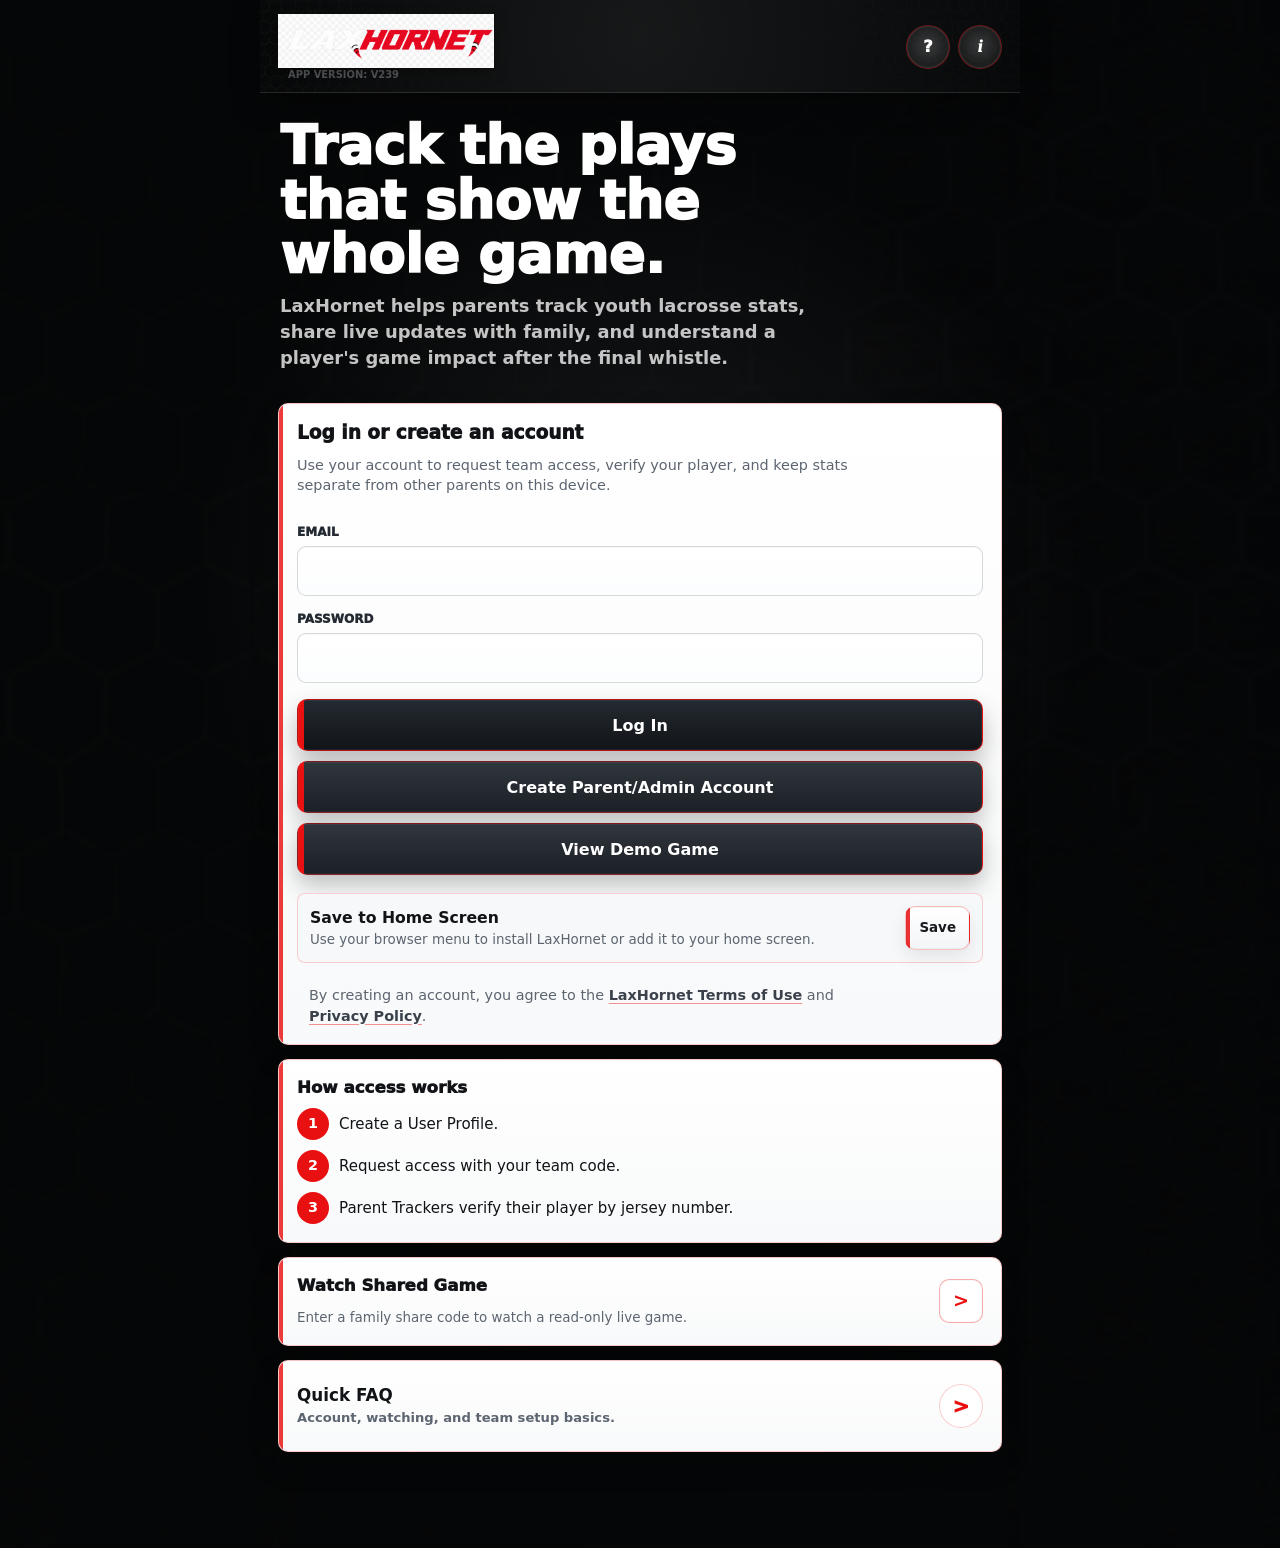
==== app.html @ 8a0bfec2 "Bump app version to v239" ====
<!doctype html>
<html lang="en">
  <head>
    <meta charset="utf-8" />
    <meta name="viewport" content="width=device-width, initial-scale=1, viewport-fit=cover" />
    <meta name="theme-color" content="#0b0c0e" />
    <meta name="description" content="LaxHornet youth lacrosse stat tracker" />
    <title>LaxHornet App</title>
    <link rel="manifest" href="manifest.json?v=238" />
    <link rel="icon" href="assets/LHicon.png?v=1" type="image/png" />
    <link rel="apple-touch-icon" href="assets/LHicon.png?v=1" />
    <link rel="stylesheet" href="styles.css?v=238" />
  </head>
  <body>
    <noscript>
      <section class="noscript-fallback">
        <img src="assets/LHbanner.png?v=3" alt="LaxHornet" />
        <div class="card pad">
          <h1>LaxHornet needs JavaScript to run.</h1>
          <p>
            Game tracking, offline saves, account saves, and Live Share require JavaScript.
            Please enable JavaScript or open LaxHornet in Safari, Chrome, or another modern browser.
          </p>
          <div class="account-actions">
            <a class="btn brand positive" href="/">Back to LaxHornet Home</a>
            <a class="btn brand neutral" href="privacy.html">Privacy Policy</a>
            <a class="btn brand neutral" href="terms.html">Terms of Use</a>
          </div>
        </div>
      </section>
    </noscript>
    <div id="app" class="app-shell lh-app-shell"></div>
    <script src="assets/supabase.min.js?v=238" defer></script>
    <script src="app.js?v=239" defer></script>
  </body>
</html>
---- styles.css ----
:root {
  --lh-black: #050607;
  --lh-carbon-950: #090a0b;
  --lh-carbon-900: #0f1012;
  --lh-carbon-850: #131518;
  --lh-carbon-800: #17191c;
  --lh-carbon-700: #22262b;
  --lh-carbon-600: #30363d;
  --lh-surface: #f7f8f9;
  --lh-surface-soft: #eef0f2;
  --lh-surface-dark: #14161a;
  --lh-surface-raised: #ffffff;
  --lh-text-light: #f8f9fa;
  --lh-text-dark: #111317;
  --lh-muted-light: #b8bec5;
  --lh-muted-dark: #5c6570;
  --lh-red: #e81010;
  --lh-red-deep: #9f1115;
  --lh-red-soft: rgba(232, 16, 16, 0.12);
  --lh-line-light: rgba(17, 19, 23, 0.12);
  --lh-line-dark: rgba(255, 255, 255, 0.12);
  --lh-radius-sm: 6px;
  --lh-radius-md: 8px;
  --lh-radius-lg: 12px;
  --lh-radius-xl: 16px;
  --lh-space-1: 4px;
  --lh-space-2: 8px;
  --lh-space-3: 12px;
  --lh-space-4: 16px;
  --lh-space-5: 20px;
  --lh-space-6: 24px;
  --lh-space-8: 32px;
  --lh-tap-min: 48px;
  --lh-tap-game: 64px;
  --lh-shadow-card: 0 16px 36px rgba(0, 0, 0, 0.28);
  --lh-shadow-soft: 0 8px 24px rgba(0, 0, 0, 0.16);
  --lh-shadow-crisp: 0 14px 28px rgba(0, 0, 0, 0.2);
  --lh-card-border: rgba(17, 19, 23, 0.1);
  --lh-card-border-red: rgba(232, 16, 16, 0.22);
  --lh-panel-gradient: linear-gradient(180deg, #ffffff 0%, #f8f9fa 100%);
  --lh-accent-surface: #f2f3f5;
  --lh-accent-surface-strong: #e8ebef;
  --lh-honeycomb-surface:
    radial-gradient(circle at 50% 38%, rgba(255, 255, 255, 0.07), transparent 28rem),
    linear-gradient(90deg, rgba(5, 6, 7, 0.78), rgba(5, 6, 7, 0.9)),
    url("assets/honeycombblack.png?v=1") center / cover no-repeat,
    var(--lh-black);
  --lh-honeycomb-card:
    linear-gradient(90deg, rgba(8, 10, 12, 0.84), rgba(8, 10, 12, 0.92)),
    url("assets/honeycombblack.png?v=1") center / cover no-repeat,
    linear-gradient(180deg, var(--lh-carbon-800), var(--lh-carbon-900));
  --lh-edge-accent: linear-gradient(90deg, var(--hornet-red) 0 5px, transparent 5px);
  --lh-edge-accent-thin: linear-gradient(90deg, rgba(232, 16, 16, 0.86) 0 4px, transparent 4px);
  --lh-command-gradient:
    var(--lh-honeycomb-card);
  --lh-red-glow: 0 12px 28px rgba(0, 0, 0, 0.16);
  --lh-font: -apple-system, BlinkMacSystemFont, "Segoe UI", sans-serif;

  --navy-950: var(--lh-carbon-950);
  --navy-900: var(--lh-carbon-900);
  --navy-800: var(--lh-carbon-800);
  --navy-700: var(--lh-carbon-700);
  --surface: var(--lh-surface-raised);
  --surface-soft: var(--lh-surface-soft);
  --line: #d8dadd;
  --text: var(--lh-text-dark);
  --muted: var(--lh-muted-dark);
  --positive: #0d6c3b;
  --positive-dark: #073f23;
  --neutral: var(--lh-carbon-600);
  --neutral-dark: var(--lh-carbon-700);
  --negative: #a84624;
  --negative-dark: #6e2b18;
  --stat-base: #1b1e22;
  --stat-base-dark: #101214;
  --offense: #0b6f3d;
  --offense-dark: #063c23;
  --effort: #7a1a1d;
  --effort-dark: #3d1012;
  --defense: #1f5f62;
  --defense-dark: #12383a;
  --clear: #314b5f;
  --clear-dark: #1a2a36;
  --goalie-save: #2e6268;
  --goalie-save-dark: #1a3a3e;
  --goalie-allowed: #554963;
  --goalie-allowed-dark: #312938;
  --faceoff-win: #52493d;
  --faceoff-win-dark: #302a23;
  --faceoff-loss: #4f3c36;
  --faceoff-loss-dark: #2c211e;
  --danger: #c72a2e;
  --warning: #c7681d;
  --hornet-red: var(--lh-red);
  --hornet-red-soft: var(--lh-accent-surface);
  --hornet-yellow: var(--hornet-red);
  --hornet-yellow-soft: var(--hornet-red-soft);
  --brand-red: var(--lh-red);
  --brand-dark-button:
    linear-gradient(90deg, var(--hornet-red) 0 6px, transparent 6px),
    linear-gradient(180deg, #252a31, #121519);
  --brand-light-button:
    linear-gradient(90deg, var(--hornet-red) 0 6px, transparent 6px),
    #ffffff;
  --shadow: var(--lh-shadow-card);
  --shadow-soft: var(--lh-shadow-soft);
  --radius: var(--lh-radius-md);
  --safe-bottom: env(safe-area-inset-bottom, 0px);
  color-scheme: light;
}

* {
  box-sizing: border-box;
}

html {
  min-height: 100%;
  background: var(--lh-black);
}

body {
  min-height: 100%;
  margin: 0;
  background: var(--lh-honeycomb-surface);
  color: var(--surface);
  font-family:
    Inter, ui-sans-serif, system-ui, var(--lh-font),
    sans-serif;
  letter-spacing: 0;
}

button,
input,
select,
textarea {
  font: inherit;
}

button {
  border: 0;
  cursor: pointer;
  -webkit-tap-highlight-color: transparent;
}

button:disabled {
  cursor: not-allowed;
  opacity: 0.55;
}

button:focus-visible,
.btn:focus-visible,
.mini-btn:focus-visible,
.more-action:focus-visible,
.player-chip:focus-visible,
.team-chip:focus-visible,
.nav-tab:focus-visible,
.period-tab:focus-visible,
.quarter-tab:focus-visible,
.icon-btn:focus-visible {
  outline: 3px solid rgba(232, 16, 16, 0.42);
  outline-offset: 3px;
}

.app-shell {
  width: 100%;
  max-width: 760px;
  min-height: 100dvh;
  margin: 0 auto;
  padding: 18px 14px calc(112px + var(--safe-bottom));
}

.lh-app-shell,
.app-shell {
  isolation: isolate;
}

.topbar {
  position: sticky;
  top: 0;
  z-index: 20;
  margin: -18px -14px 14px;
  padding: calc(14px + env(safe-area-inset-top, 0px)) 14px 12px;
  background: var(--lh-honeycomb-surface);
  border-bottom: 1px solid var(--lh-line-dark);
  backdrop-filter: blur(14px);
  box-shadow: 0 10px 28px rgba(0, 0, 0, 0.28);
}

.brand-row {
  position: relative;
  display: flex;
  align-items: center;
  justify-content: space-between;
  gap: 12px;
  min-height: 44px;
}

.brand {
  display: flex;
  align-items: center;
  gap: 10px;
  min-height: 44px;
  min-width: 0;
  padding: 0;
  border: 0;
  color: inherit;
  background: transparent;
  text-align: left;
}

.brand-logo-wrap {
  display: grid;
  gap: 2px;
  min-width: 0;
  text-align: left;
}

.brand-logo {
  display: block;
  width: min(62vw, 292px);
  height: auto;
  max-height: 54px;
  margin: 0;
  object-fit: contain;
  object-position: left center;
  filter: drop-shadow(0 5px 8px rgba(0, 0, 0, 0.24));
}

.app-version-chip {
  display: block;
  margin-left: clamp(5px, 1.8vw, 10px);
  color: rgba(184, 190, 197, 0.42);
  font-size: 0.62rem;
  font-weight: 800;
  line-height: 1;
  text-transform: uppercase;
}

.sr-only {
  position: absolute;
  width: 1px;
  height: 1px;
  padding: 0;
  margin: -1px;
  overflow: hidden;
  clip: rect(0, 0, 0, 0);
  white-space: nowrap;
  border: 0;
}

.brand-title {
  margin: 0;
  font-size: 1.2rem;
  font-weight: 850;
  line-height: 1.05;
}

.status-chip {
  flex: 0 0 auto;
  min-height: 44px;
  padding: 10px 12px;
  border: 1px solid rgba(255, 255, 255, 0.18);
  border-radius: 999px;
  color: #f1f2f4;
  background: rgba(255, 255, 255, 0.08);
  font-size: 0.8rem;
  font-weight: 800;
}

.topbar-actions {
  display: inline-flex;
  flex: 0 0 auto;
  align-items: center;
  gap: 8px;
}

.help-chip {
  display: inline-grid;
  width: 44px;
  height: 44px;
  place-items: center;
  border: 1px solid rgba(232, 16, 16, 0.38);
  border-radius: 999px;
  color: #ffffff;
  background:
    radial-gradient(circle at 50% 46%, rgba(255, 255, 255, 0.12), transparent 62%),
    rgba(255, 255, 255, 0.08);
  font-size: 1.02rem;
  font-weight: 950;
  line-height: 1;
  box-shadow: inset 0 0 0 1px rgba(255, 255, 255, 0.08);
}

.tutorial-chip {
  font-family: Georgia, "Times New Roman", serif;
  font-style: italic;
}

.screen-title {
  margin: var(--lh-space-5) 0 var(--lh-space-3);
}

.screen-title h2 {
  margin: 0;
  color: #ffffff;
  font-size: 1.65rem;
  line-height: 1.08;
}

.home-title h2 {
  font-size: 1.42rem;
}

.welcome-hero {
  display: grid;
  gap: 18px;
  margin: 18px 0 14px;
  padding: 18px 2px 6px;
}

.welcome-copy {
  display: grid;
  gap: 10px;
}

.welcome-copy h2 {
  max-width: 10ch;
  margin: 0;
  color: #ffffff;
  font-size: 2.45rem;
  line-height: 0.98;
}

.welcome-copy p {
  max-width: 34rem;
  margin: 0;
  color: #d7d9dd;
  font-size: 1rem;
  line-height: 1.48;
}

.welcome-stack {
  gap: 12px;
}

.welcome-info-card,
.faq-card {
  border-color: rgba(232, 16, 16, 0.24);
}

.welcome-step-list {
  display: grid;
  gap: 10px;
}

.welcome-step-list.compact-steps {
  margin: 1rem 0;
}

.welcome-step-list div {
  display: grid;
  grid-template-columns: 32px 1fr;
  align-items: center;
  gap: 10px;
  color: var(--text);
  font-size: 0.94rem;
  line-height: 1.35;
}

.welcome-step-list strong {
  display: inline-grid;
  width: 32px;
  height: 32px;
  place-items: center;
  border-radius: 999px;
  color: #ffffff;
  background: var(--hornet-red);
  font-size: 0.9rem;
}

.faq-card {
  display: grid;
  gap: 10px;
}

.faq-card details {
  padding: 10px 0;
  border-top: 1px solid var(--line);
}

.faq-card summary {
  cursor: pointer;
  color: var(--text);
  font-weight: 850;
}

.action-grid.compact {
  grid-template-columns: 1fr 1fr;
  margin-top: 4px;
}

.screen-title p {
  margin: 8px 0 0;
  color: var(--lh-muted-light);
  font-size: 0.98rem;
  line-height: 1.45;
}

.lh-screen {
  display: grid;
  gap: var(--lh-space-4);
}

.lh-screen-header,
.lh-screen-title,
.screen-title {
  text-wrap: balance;
}

.lh-screen-title {
  margin: 0;
  color: var(--lh-text-light);
  font-size: 1.65rem;
  line-height: 1.08;
}

.lh-screen-subtitle {
  margin: var(--lh-space-2) 0 0;
  color: var(--lh-muted-light);
  font-size: 0.98rem;
  line-height: 1.45;
}

.lh-kicker {
  margin: 0 0 var(--lh-space-2);
  color: rgba(248, 249, 250, 0.72);
  font-size: 0.72rem;
  font-weight: 950;
  letter-spacing: 0.04em;
  text-transform: uppercase;
}

.lh-command-card,
.lh-content-card,
.lh-form-card,
.lh-section {
  border-radius: var(--lh-radius-md);
}

.lh-command-card {
  border: 1px solid rgba(232, 16, 16, 0.26);
  color: var(--lh-text-light);
  background: var(--lh-honeycomb-card);
  box-shadow: var(--lh-shadow-card);
}

.lh-content-card,
.lh-form-card {
  border: 1px solid var(--lh-line-light);
  color: var(--lh-text-dark);
  background: var(--lh-surface-raised);
  box-shadow: var(--lh-shadow-card);
}

.lh-form-card {
  background: linear-gradient(180deg, #ffffff, var(--lh-surface));
}

.lh-section-header,
.lh-section {
  display: grid;
  gap: var(--lh-space-2);
}

.lh-section-title {
  margin: 0;
  color: var(--lh-text-dark);
  font-size: 1.04rem;
  font-weight: 950;
  line-height: 1.2;
}

.lh-section-subtitle,
.lh-help-text {
  margin: 0;
  color: var(--lh-muted-dark);
  font-size: 0.82rem;
  line-height: 1.38;
}

.lh-stat-grid,
.lh-action-grid {
  display: grid;
  grid-template-columns: repeat(2, minmax(0, 1fr));
  gap: var(--lh-space-3);
}

.lh-stat-card,
.lh-action-tile,
.lh-status-row {
  border: 1px solid var(--lh-line-light);
  border-radius: var(--lh-radius-md);
  color: var(--lh-text-dark);
  background: var(--lh-surface);
}

.lh-stat-card {
  min-height: 86px;
  padding: var(--lh-space-3);
}

.lh-action-tile {
  min-height: 72px;
  padding: var(--lh-space-3);
  text-align: left;
}

.lh-status-row {
  min-height: 38px;
  padding: var(--lh-space-2) var(--lh-space-3);
}

.lh-chip {
  display: inline-flex;
  min-height: 26px;
  align-items: center;
  gap: var(--lh-space-1);
  padding: 4px 8px;
  border: 1px solid var(--lh-line-light);
  border-radius: 999px;
  color: var(--lh-muted-dark);
  background: var(--lh-surface-soft);
  font-size: 0.72rem;
  font-weight: 900;
  line-height: 1;
}

.lh-chip-success {
  border-color: rgba(13, 108, 59, 0.32);
  color: #0b5b34;
  background: #e7f5ee;
}

.lh-chip-warning {
  border-color: rgba(199, 104, 29, 0.34);
  color: #7d3f11;
  background: #fff0df;
}

.lh-chip-danger,
.lh-chip-live {
  border-color: rgba(232, 16, 16, 0.32);
  color: var(--lh-text-dark);
  background: var(--lh-accent-surface);
}

.lh-notice,
.lh-notice-privacy,
.lh-notice-warning,
.lh-notice-success {
  padding: var(--lh-space-3);
  border-radius: var(--lh-radius-md);
  color: var(--lh-text-dark);
  font-size: 0.86rem;
  font-weight: 800;
}

.lh-notice,
.lh-notice-privacy {
  border: 1px solid rgba(232, 16, 16, 0.22);
  background: var(--lh-panel-gradient);
}

.lh-notice-warning {
  border: 1px solid rgba(199, 104, 29, 0.34);
  background: #fff2e4;
}

.lh-notice-success {
  border: 1px solid rgba(13, 108, 59, 0.26);
  background: #ecf8f2;
}

.lh-btn {
  min-height: var(--lh-tap-min);
  border-radius: var(--lh-radius-md);
  font-weight: 900;
}

.lh-btn-primary {
  color: #ffffff;
  border: 1px solid rgba(232, 16, 16, 0.64);
  background: var(--brand-dark-button);
}

.lh-btn-secondary {
  color: var(--lh-text-dark);
  border: 1px solid rgba(232, 16, 16, 0.38);
  background: var(--brand-light-button);
}

.lh-btn-ghost {
  color: var(--lh-text-light);
  border: 1px solid var(--lh-line-dark);
  background: rgba(255, 255, 255, 0.08);
}

.lh-btn-danger {
  color: #ffffff;
  border: 1px solid rgba(199, 42, 46, 0.74);
  background: linear-gradient(180deg, var(--danger), #941d22);
}

.lh-input-group {
  display: grid;
  gap: var(--lh-space-2);
}

.lh-divider {
  height: 1px;
  border: 0;
  background: var(--lh-line-light);
}

.live-title {
  margin: 12px 0 10px;
}

.live-title h2 {
  color: #f2f3f4;
  font-size: 1.24rem;
  font-weight: 850;
  line-height: 1.05;
}

.live-title p {
  margin-top: 5px;
  color: #aeb4bb;
  font-size: 0.82rem;
  line-height: 1.25;
}

.live-meta {
  display: flex;
  flex-wrap: wrap;
  align-items: baseline;
  gap: 4px 8px;
}

.live-share-link {
  min-height: 0;
  padding: 0;
  border: 0;
  color: #f1f2f4;
  background: transparent;
  font-size: 0.74rem;
  font-weight: 850;
  line-height: 1.25;
  text-decoration: underline;
  text-decoration-color: var(--hornet-red);
  text-underline-offset: 3px;
  box-shadow: none;
}

.live-share-link:active {
  color: #ffffff;
}

.live-status-chips {
  display: flex;
  flex-wrap: wrap;
  gap: 6px;
  margin-top: 8px;
}

.live-status-chips span {
  display: inline-flex;
  min-height: 24px;
  align-items: center;
  border: 1px solid rgba(255, 255, 255, 0.16);
  border-radius: 999px;
  padding: 4px 8px;
  color: #d9dde1;
  background: rgba(255, 255, 255, 0.06);
  font-size: 0.68rem;
  font-weight: 850;
}

.live-status-chips .share-on {
  border-color: rgba(232, 16, 16, 0.55);
  color: #ffffff;
  background: rgba(232, 16, 16, 0.16);
}

.live-player-card {
  display: flex;
  align-items: center;
  justify-content: space-between;
  gap: 10px;
  margin-bottom: 10px;
  border-color: rgba(232, 16, 16, 0.34);
}

.live-player-card h3 {
  margin: 0 0 3px;
  font-size: 0.96rem;
  line-height: 1.15;
}

.live-confirmation {
  display: flex;
  align-items: center;
  justify-content: space-between;
  gap: 10px;
  margin-bottom: 10px;
  padding: 10px;
  border: 1px solid rgba(232, 16, 16, 0.36);
  border-radius: var(--radius);
  color: #111317;
  background: #ffffff;
  box-shadow: var(--shadow-soft);
}

.live-confirmation strong {
  font-size: 0.86rem;
  line-height: 1.25;
}

.live-confirmation div {
  display: flex;
  flex-shrink: 0;
  gap: 6px;
}

.stack {
  display: grid;
  gap: 12px;
}

.card {
  overflow: hidden;
  border: 1px solid var(--lh-line-light);
  border-radius: var(--radius);
  background: var(--surface);
  color: var(--text);
  box-shadow: var(--shadow);
}

.card.pad {
  padding: var(--lh-space-4);
}

.card h3 {
  margin: 0 0 10px;
  color: var(--text);
  font-size: 1.04rem;
  line-height: 1.2;
}

.muted {
  color: var(--muted);
}

.small {
  font-size: 0.84rem;
  line-height: 1.35;
}

.section-head {
  display: flex;
  align-items: flex-start;
  justify-content: space-between;
  gap: 12px;
}

.section-head h3 {
  margin-bottom: 4px;
}

.section-head p {
  margin: 0;
}

.helper-lines {
  display: grid;
  gap: 1px;
}

.helper-lines span {
  display: block;
}

.player-switch-card {
  display: grid;
  gap: 12px;
}

.player-switch-card.inline {
  padding: 0;
  border: 0;
  background: transparent;
  color: var(--text);
  box-shadow: none;
}

.player-chip-row {
  display: flex;
  flex-wrap: wrap;
  gap: 8px;
}

.player-chip {
  display: inline-flex;
  min-width: 132px;
  min-height: 68px;
  flex: 1 1 calc(50% - 4px);
  flex-direction: column;
  align-items: flex-start;
  justify-content: center;
  gap: 3px;
  padding: 10px 12px;
  border: 1px solid var(--line);
  border-radius: var(--radius);
  color: var(--text);
  background: linear-gradient(180deg, #ffffff, var(--lh-surface));
  text-align: left;
  box-shadow: none;
}

.player-chip strong,
.player-chip span {
  display: block;
  max-width: 100%;
  overflow: hidden;
  text-overflow: ellipsis;
  white-space: nowrap;
}

.player-chip strong {
  font-size: 0.94rem;
  font-weight: 900;
  line-height: 1.1;
}

.player-chip span {
  color: var(--muted);
  font-size: 0.78rem;
  font-weight: 850;
}

.player-chip .player-chip-code,
.player-card-code {
  color: var(--hornet-red);
  font-size: 0.74rem;
  font-weight: 500;
  letter-spacing: 0.02em;
}

.player-card-code {
  margin: 2px 0 0;
}

.player-chip .player-chip-status {
  color: #52606c;
  font-size: 0.68rem;
  font-weight: 950;
  text-transform: uppercase;
}

.player-chip .player-chip-status.unverified {
  color: var(--hornet-red);
}

.player-chip.active {
  border-color: rgba(232, 16, 16, 0.72);
  background:
    var(--lh-edge-accent),
    linear-gradient(180deg, #ffffff, #f8f9fa);
  box-shadow: inset 0 0 0 1px rgba(232, 16, 16, 0.14), 0 8px 18px rgba(17, 19, 23, 0.08);
}

.compact-player-card {
  display: grid;
  grid-template-columns: minmax(0, 1fr) auto;
  gap: 12px;
  align-items: center;
}

.compact-player-card h3,
.compact-player-card p {
  margin: 0;
}

.compact-player-card .tiny {
  margin-top: 4px;
}

.my-players-card {
  display: grid;
  gap: 12px;
}

.player-assignment-list {
  display: grid;
  gap: 10px;
}

.player-assignment-card {
  display: grid;
  gap: 10px;
  padding: 12px;
  border: 1px solid var(--line);
  border-radius: var(--radius);
  background: #f7f8f9;
}

.player-assignment-card.active {
  border-color: rgba(232, 16, 16, 0.72);
  background:
    var(--lh-edge-accent),
    #f7f8f9;
  box-shadow: inset 0 0 0 1px rgba(232, 16, 16, 0.12);
}

.player-assignment-main {
  display: grid;
  grid-template-columns: minmax(0, 1fr) auto;
  gap: 10px;
  align-items: start;
}

.player-assignment-main h3,
.player-assignment-main p {
  margin: 0;
}

.player-assignment-main h3 {
  color: var(--text);
  font-size: 1rem;
  line-height: 1.15;
}

.player-assignment-main p {
  margin-top: 4px;
  color: var(--muted);
  font-size: 0.82rem;
  font-weight: 800;
  line-height: 1.25;
}

.status-pill {
  align-self: start;
  padding: 6px 8px;
  border: 1px solid rgba(232, 16, 16, 0.18);
  border-radius: 999px;
  color: var(--hornet-red);
  background: #ffffff;
  font-size: 0.72rem;
  font-weight: 900;
  line-height: 1;
  text-transform: uppercase;
}

.status-pill.warning {
  border-color: rgba(187, 111, 0, 0.2);
  color: #7c4c00;
  background: #fff4dc;
}

.status-pill.success {
  border-color: rgba(11, 121, 65, 0.2);
  color: #075f34;
  background: #e9f8ef;
}

.status-pill.danger {
  border-color: rgba(232, 16, 16, 0.22);
  color: var(--text);
  background: var(--hornet-red-soft);
}

.status-pill.muted {
  border-color: #dfe2e6;
  color: var(--muted);
  background: #f6f7f8;
}

.player-assignment-stats {
  display: grid;
  grid-template-columns: repeat(2, minmax(0, 1fr));
  gap: 8px;
}

.player-assignment-stats span {
  min-width: 0;
  padding: 8px;
  border: 1px solid rgba(17, 19, 23, 0.08);
  border-radius: var(--radius);
  color: var(--muted);
  background: #ffffff;
  font-size: 0.72rem;
  font-weight: 900;
  line-height: 1.15;
  text-transform: uppercase;
}

.player-assignment-stats strong {
  display: block;
  color: var(--text);
  font-size: 1.05rem;
  line-height: 1;
}

.player-assignment-actions {
  display: grid;
  grid-template-columns: repeat(3, minmax(0, 1fr));
  gap: 8px;
}

.current-player-manage-card,
.player-account-tools-card {
  display: grid;
  gap: 12px;
}

.player-context-panel {
  display: grid;
  gap: 4px;
  padding: 12px;
  border: 1px solid rgba(232, 16, 16, 0.2);
  border-radius: var(--radius);
  background:
    linear-gradient(90deg, rgba(17, 19, 23, 0.04), transparent 42%),
    #f7f8f9;
}

.player-context-panel strong,
.player-context-panel span,
.player-context-panel small {
  min-width: 0;
  overflow-wrap: anywhere;
}

.player-context-panel strong {
  color: var(--text);
  font-size: 1.05rem;
  line-height: 1.15;
}

.player-context-panel span {
  color: var(--muted);
  font-size: 0.84rem;
  font-weight: 850;
}

.player-context-panel small {
  color: var(--hornet-red);
  font-size: 0.74rem;
  font-weight: 600;
  letter-spacing: 0.02em;
}

.team-card {
  display: grid;
  gap: 14px;
}

.team-card.collapsed {
  gap: 0;
}

.team-card h3,
.team-card h4 {
  margin: 0;
}

.team-code-helper {
  margin: 4px 0 0;
  color: var(--muted);
  font-size: 0.78rem;
  line-height: 1.25;
}

.team-code-helper code {
  color: var(--brand-red);
  font-family: inherit;
  font-weight: 900;
  letter-spacing: 0.04em;
  user-select: all;
}

.team-card-body {
  display: grid;
  gap: 14px;
}

.admin-team-snapshot,
.admin-mini-stats {
  display: grid;
  grid-template-columns: repeat(3, minmax(0, 1fr));
  gap: 8px;
}

.admin-mini-stats {
  grid-template-columns: repeat(2, minmax(0, 1fr));
}

.admin-team-snapshot div,
.admin-mini-stats div {
  min-width: 0;
  padding: 10px;
  border: 1px solid #dfe2e6;
  border-radius: var(--radius);
  background: #f7f8fa;
}

.admin-team-snapshot span,
.admin-mini-stats span {
  display: block;
  margin-bottom: 3px;
  color: var(--muted);
  font-size: 0.72rem;
  font-weight: 900;
  line-height: 1.1;
  text-transform: uppercase;
}

.admin-team-snapshot strong,
.admin-mini-stats strong {
  color: var(--text);
  font-size: 1.35rem;
  line-height: 1;
}

.team-actions {
  display: flex;
  flex-wrap: wrap;
  gap: 8px;
  justify-content: flex-end;
}

.team-chip-row {
  display: flex;
  flex-wrap: wrap;
  gap: 8px;
}

.team-chip {
  display: inline-flex;
  min-width: 130px;
  min-height: 50px;
  flex: 1 1 calc(50% - 4px);
  flex-direction: column;
  align-items: flex-start;
  justify-content: center;
  gap: 3px;
  padding: 9px 11px;
  border: 1px solid rgba(17, 19, 23, 0.14);
  border-radius: var(--radius);
  color: var(--text);
  background: #ffffff;
  text-align: left;
  box-shadow: inset 0 0 0 1px rgba(17, 19, 23, 0.02);
}

.team-chip strong,
.team-chip span {
  display: block;
  max-width: 100%;
  overflow: hidden;
  text-overflow: ellipsis;
  white-space: nowrap;
}

.team-chip strong {
  font-size: 0.9rem;
  font-weight: 900;
}

.team-chip span {
  color: var(--muted);
  font-size: 0.75rem;
  font-weight: 850;
  text-transform: uppercase;
}

.team-chip.active {
  border-color: rgba(232, 16, 16, 0.68);
  background:
    var(--lh-edge-accent),
    #f7f8f9;
  box-shadow: inset 0 0 0 1px rgba(232, 16, 16, 0.12), 0 8px 18px rgba(17, 19, 23, 0.08);
}

.team-form-grid {
  display: grid;
  gap: 10px;
}

.inline-mini-form {
  display: grid;
  gap: 6px;
}

.inline-mini-form label {
  color: var(--muted);
  font-size: 0.76rem;
  font-weight: 900;
  text-transform: uppercase;
}

.inline-input-action {
  display: grid;
  grid-template-columns: minmax(0, 1fr) auto;
  gap: 8px;
  align-items: center;
}

.roster-edit-details {
  align-items: start;
}

.roster-edit-card.inline {
  margin: 6px 0 16px;
  padding: 12px;
  border: 1px solid rgba(232, 16, 16, 0.22);
  background:
    linear-gradient(90deg, rgba(17, 19, 23, 0.04), transparent 42%),
    var(--lh-panel-gradient);
  box-shadow: none;
}

.roster-action-block {
  padding: 10px 12px;
  border: 1px solid rgba(232, 16, 16, 0.26);
  border-radius: var(--radius);
  background:
    linear-gradient(90deg, rgba(17, 19, 23, 0.04), transparent 48%),
    var(--lh-panel-gradient);
}

.roster-action-block .collapsible-card-head {
  min-height: 48px;
}

.roster-action-block .collapsible-card-head h4 {
  margin: 0 0 2px;
}

.roster-action-block .collapse-icon {
  border-color: rgba(232, 16, 16, 0.28);
  color: var(--hornet-red);
  background: #ffffff;
}

.add-player-block {
  gap: 8px;
}

.add-player-block.collapsed {
  padding-bottom: 2px;
}

.add-player-block .team-add-player-form.roster-edit-card.inline {
  margin: 0;
}

.edit-player-block .roster-edit-card.inline {
  margin: 0;
}

.roster-edit-card.inline .section-head {
  align-items: start;
}

.roster-edit-card.inline h3 {
  margin: 0 0 2px;
  font-size: 1rem;
  line-height: 1.15;
}

.roster-edit-card.inline .muted.small {
  margin: 0;
  font-size: 0.82rem;
}

.roster-number-field {
  width: min(132px, 100%);
}

.roster-number-field input {
  min-height: 44px;
  text-align: center;
  font-weight: 850;
}

.team-roster-block,
.team-add-player-form {
  display: grid;
  gap: 10px;
}

.team-roster-block + .team-roster-block {
  margin-top: 8px;
  padding-top: 14px;
  border-top: 1px solid var(--line);
}

.unclaimed-summary-block {
  margin-top: 4px;
  padding: 10px 12px;
  border: 1px solid #dfe2e6;
  border-radius: var(--radius);
  background: #f7f8fa;
}

.admin-tool-group {
  padding: 10px 12px;
  border: 1px solid rgba(232, 16, 16, 0.18);
  border-radius: var(--radius);
  background: var(--lh-panel-gradient);
}

.admin-tool-group h4,
.admin-tool-group p {
  margin: 0;
}

.admin-tool-group h4 {
  font-size: 0.94rem;
}

.team-safety-group {
  background: var(--lh-accent-surface);
}

.add-player-access-card {
  border-color: rgba(232, 16, 16, 0.18);
  background:
    linear-gradient(90deg, rgba(17, 19, 23, 0.035), transparent 44%),
    var(--lh-panel-gradient);
}

.add-player-access-card.collapsed {
  padding-top: 12px;
  padding-bottom: 12px;
}

.compact-status-card {
  padding-top: 12px;
  padding-bottom: 12px;
  border-color: rgba(17, 19, 23, 0.1);
  background: #f7f8fa;
  box-shadow: none;
}

.compact-status-card h3,
.compact-status-card h4,
.compact-status-card p,
.access-status-block h4,
.access-status-block p {
  margin: 0;
}

.access-status-block {
  padding: 0;
  border: 0;
}

.unclaimed-summary-head {
  display: grid;
  grid-template-columns: minmax(0, 1fr) auto;
  gap: 10px;
  align-items: start;
}

.unclaimed-summary-head h4,
.unclaimed-summary-head p {
  margin: 0;
}

.unclaimed-summary-head h4 {
  font-size: 0.96rem;
}

.unclaimed-summary-head strong {
  min-width: 44px;
  padding: 5px 8px;
  border-radius: 999px;
  color: var(--hornet-red);
  background: var(--hornet-red-soft);
  font-size: 0.82rem;
  font-weight: 950;
  text-align: center;
}

.unclaimed-pill-row {
  display: flex;
  flex-wrap: wrap;
  gap: 6px;
}

.unclaimed-pill {
  display: inline-flex;
  min-height: 28px;
  align-items: center;
  padding: 5px 8px;
  border: 1px solid #d8dadd;
  border-radius: 999px;
  color: var(--text);
  background: #ffffff;
  font-size: 0.78rem;
  font-weight: 850;
}

.unclaimed-pill.muted-pill {
  color: var(--muted);
  background: #eef0f2;
}

.unclaimed-meta {
  margin: 0;
}

.access-summary-block {
  margin-top: 8px;
}

.access-summary-block .unclaimed-summary-head strong {
  min-width: 36px;
}

.access-request-list {
  display: grid;
  gap: 8px;
}

.access-request-row {
  display: grid;
  grid-template-columns: minmax(0, 1fr) auto;
  gap: 8px;
  align-items: center;
  padding: 8px;
  border: 1px solid #dfe2e6;
  border-radius: var(--radius);
  background: #ffffff;
}

.access-request-row.detailed {
  align-items: start;
  padding: 10px;
}

.access-request-row.needs-verification {
  border-color: rgba(232, 16, 16, 0.22);
  background:
    linear-gradient(90deg, rgba(17, 19, 23, 0.035), transparent 48%),
    var(--lh-panel-gradient);
}

.request-main {
  min-width: 0;
}

.request-title-line {
  display: flex;
  flex-wrap: wrap;
  gap: 6px;
  align-items: center;
}

.access-request-row strong,
.access-request-row small {
  display: block;
  max-width: 100%;
  overflow: hidden;
  text-overflow: ellipsis;
  white-space: nowrap;
}

.access-request-row.detailed small {
  margin-top: 4px;
  white-space: normal;
}

.request-email {
  overflow-wrap: anywhere;
}

.request-actions {
  justify-content: flex-end;
}

.access-request-row strong {
  font-size: 0.88rem;
}

.access-request-row small {
  color: var(--muted);
  font-size: 0.76rem;
  font-weight: 800;
}

.team-requests-card {
  padding-top: 10px;
}

.team-requests-card .team-roster-block {
  gap: 6px;
}

.team-requests-card h3,
.team-requests-card h4 {
  margin: 0 0 4px;
}

.team-form-actions {
  display: flex;
  justify-content: flex-end;
}

.position-picker {
  display: grid;
  gap: 8px;
  min-width: 0;
  padding: 0;
  border: 0;
}

.position-picker legend {
  margin-bottom: 2px;
  color: var(--muted);
  font-size: 0.76rem;
  font-weight: 900;
  text-transform: uppercase;
}

.position-options {
  display: grid;
  grid-template-columns: repeat(2, minmax(0, 1fr));
  gap: 8px;
}

.position-option {
  min-width: 0;
}

.position-option input {
  position: absolute;
  opacity: 0;
  pointer-events: none;
}

.position-option span {
  display: flex;
  align-items: center;
  justify-content: center;
  min-height: 42px;
  padding: 9px 10px;
  border: 1px solid var(--line);
  border-radius: var(--radius);
  background: #ffffff;
  color: var(--text);
  font-size: 0.86rem;
  font-weight: 900;
  text-align: center;
}

.position-option input:checked + span {
  border-color: rgba(232, 16, 16, 0.72);
  background:
    var(--lh-edge-accent),
    #f7f8f9;
}

.player-chip-wrap {
  display: grid;
  gap: 6px;
  min-width: 132px;
}

.player-chip-wrap .player-chip {
  width: 100%;
}

.compact-head {
  align-items: flex-end;
}

.team-note {
  margin: 0;
}

.notice-card {
  padding: 12px;
  border: 1px solid rgba(232, 16, 16, 0.22);
  border-radius: var(--radius);
  color: var(--text);
  background: var(--lh-panel-gradient);
  font-size: 0.86rem;
  font-weight: 800;
}

.home-next-card,
.game-day-status-card,
.quick-actions-card {
  display: grid;
  gap: 12px;
}

.home-next-card,
.primary-manage-card,
.live-player-card {
  border-color: rgba(232, 16, 16, 0.28);
  color: var(--lh-text-light);
  background: var(--lh-honeycomb-card);
  box-shadow: var(--lh-shadow-card);
}

.home-next-card h3,
.primary-manage-card h3,
.live-player-card h3 {
  color: var(--lh-text-light);
}

.home-next-card .muted,
.primary-manage-card .muted,
.live-player-card .muted {
  color: var(--lh-muted-light);
}

.home-next-card h3,
.game-day-status-card h3,
.quick-actions-card h3 {
  margin: 0;
}

.status-row-list {
  display: grid;
  gap: 7px;
}

.status-row {
  display: grid;
  grid-template-columns: minmax(0, 1fr) auto;
  gap: 12px;
  align-items: center;
  min-height: 38px;
  padding: 8px 10px;
  border: 1px solid var(--lh-line-light);
  border-radius: 8px;
  background: linear-gradient(180deg, #ffffff, var(--lh-surface));
}

.status-row span {
  color: var(--muted);
  font-size: 0.78rem;
  font-weight: 900;
}

.status-row strong {
  color: var(--text);
  font-size: 0.82rem;
  font-weight: 950;
  text-align: right;
}

.quick-action-grid {
  display: grid;
  grid-template-columns: repeat(2, minmax(0, 1fr));
  gap: 8px;
}

.quick-action {
  display: grid;
  gap: 7px;
  min-height: 74px;
  align-content: center;
  justify-items: start;
  padding: 10px;
  border: 1px solid rgba(232, 16, 16, 0.16);
  border-radius: var(--radius);
  color: var(--text);
  background:
    var(--lh-edge-accent),
    linear-gradient(180deg, #ffffff, var(--lh-surface));
  text-align: left;
  box-shadow: inset 0 0 0 1px rgba(17, 19, 23, 0.02);
}

.quick-action span {
  display: grid;
  width: 30px;
  height: 30px;
  place-items: center;
  border-radius: 999px;
  color: #ffffff;
  background: var(--hornet-red);
}

.quick-action svg {
  width: 17px;
  height: 17px;
  fill: currentColor;
}

.quick-action strong {
  font-size: 0.86rem;
  line-height: 1.12;
}

.install-card {
  display: grid;
  grid-template-columns: minmax(0, 1fr) auto;
  gap: 10px;
  align-items: center;
  padding: 12px;
  border: 1px solid rgba(232, 16, 16, 0.18);
  border-radius: var(--radius);
  background: #f7f8f9;
}

.install-card strong {
  display: block;
  color: var(--text);
  font-size: 0.98rem;
}

.install-card p {
  margin: 4px 0 0;
}

.install-steps {
  grid-column: 1 / -1;
  display: grid;
  gap: 6px;
  padding-top: 2px;
  color: #4f5661;
  font-size: 0.82rem;
  font-weight: 850;
}

.install-steps span {
  display: block;
}

.compact-install {
  margin-top: 2px;
}

.compact-notice {
  margin-top: 10px;
}

.compact-notice p {
  margin: 4px 0 0;
}

.error-card {
  border-color: rgba(232, 16, 16, 0.48);
  background: var(--lh-accent-surface);
}

.error-card .muted {
  color: var(--muted);
}

.two-actions {
  grid-template-columns: repeat(2, minmax(0, 1fr));
}

.roster-note {
  margin: -4px 2px 0;
  color: #c6c8cc;
}

.metric-grid {
  display: grid;
  grid-template-columns: repeat(2, minmax(0, 1fr));
  gap: 10px;
}

.metric {
  min-height: 86px;
  padding: 12px;
  border: 1px solid var(--lh-line-light);
  border-radius: var(--radius);
  background:
    linear-gradient(180deg, #ffffff, var(--lh-surface-soft));
  box-shadow: inset 0 0 0 1px rgba(255, 255, 255, 0.72);
}

.metric strong {
  display: block;
  color: var(--text);
  font-size: clamp(1.45rem, 8vw, 2.2rem);
  line-height: 1.0;
}

.impact-grade {
  display: block;
}

.impact-grade strong {
  display: block;
}

.impact-grade small {
  display: block;
  margin-top: 3px;
  color: var(--muted);
  font-size: 0.72rem;
  font-weight: 750;
  line-height: 1.05;
  text-transform: uppercase;
}

.metric span {
  display: block;
  margin-top: 7px;
  color: var(--muted);
  font-size: 0.78rem;
  font-weight: 800;
  text-transform: uppercase;
}

.review-section {
  display: grid;
  gap: 10px;
}

.insight-grid {
  display: grid;
  grid-template-columns: repeat(2, minmax(0, 1fr));
  gap: 10px;
}

.insight-card {
  min-height: 104px;
  padding: 12px;
  border: 1px solid var(--lh-line-light);
  border-radius: var(--radius);
  background:
    linear-gradient(180deg, #ffffff, var(--lh-surface-soft));
}

.insight-card span,
.insight-card small {
  display: block;
  color: var(--muted);
  font-size: 0.72rem;
  font-weight: 900;
  line-height: 1.1;
  text-transform: uppercase;
}

.insight-value {
  display: block;
  margin: 7px 0 5px;
  color: var(--text);
  font-size: clamp(1rem, 4.4vw, 1.45rem);
  font-weight: 950;
  line-height: 1.08;
}

.insight-value-copy {
  color: var(--text);
  font-size: clamp(0.84rem, 2.5vw, 0.9rem);
  font-weight: 500;
  line-height: 1.32;
}

.insight-value .impact-grade strong {
  margin: 0;
  font-size: clamp(1.35rem, 6vw, 1.9rem);
}

.explainer-card {
  display: grid;
  gap: 4px;
  padding: 11px 12px;
  border: 1px solid rgba(232, 16, 16, 0.2);
  border-left: 4px solid var(--hornet-red);
  border-radius: var(--radius);
  background: var(--lh-panel-gradient);
  color: var(--text);
}

.explainer-card strong {
  font-size: 0.86rem;
  font-weight: 950;
}

.explainer-card p {
  margin: 0;
  color: var(--muted);
  font-size: 0.82rem;
  line-height: 1.38;
}

.impact-card {
  display: grid;
  gap: 12px;
}

.impact-score-badge {
  display: inline-flex;
  flex-direction: column;
  align-items: center;
  justify-content: center;
  width: 62px;
  height: 62px;
  padding: 7px;
  border: 1px solid rgba(232, 16, 16, 0.35);
  border-radius: 14px;
  color: var(--text);
  background: var(--lh-accent-surface);
  font-size: 1.1rem;
  font-weight: 950;
}

.impact-score-badge .impact-grade small {
  color: var(--muted);
  font-size: 0.62rem;
}

.impact-breakdown-grid {
  display: grid;
  grid-template-columns: repeat(2, minmax(0, 1fr));
  gap: 8px;
}

.impact-breakdown-row {
  min-height: 48px;
  padding: 9px 10px;
  border: 1px solid var(--line);
  border-radius: 8px;
  background: #f7f8f9;
}

.impact-breakdown-row span,
.impact-breakdown-row strong,
.impact-breakdown-row small {
  display: block;
}

.impact-breakdown-row span {
  color: var(--muted);
  font-size: 0.76rem;
  font-weight: 900;
  text-transform: uppercase;
}

.impact-breakdown-row strong {
  margin-top: 4px;
  color: var(--text);
  font-size: 1.1rem;
  font-weight: 950;
}

.impact-breakdown-row small {
  margin-top: 2px;
  color: var(--muted);
  font-size: 0.68rem;
  font-weight: 900;
  text-transform: uppercase;
}

.impact-takeaway {
  margin: 0;
  padding: 11px 12px;
  border-left: 4px solid var(--hornet-red);
  border-radius: 8px;
  background: var(--lh-panel-gradient);
  color: var(--text);
  font-size: 0.9rem;
  line-height: 1.35;
}

.review-tool-actions {
  display: grid;
  grid-template-columns: repeat(2, minmax(0, 1fr));
  gap: 10px;
}

.possession-impact-card {
  display: grid;
  gap: 12px;
}

.possession-impact-grid {
  display: grid;
  grid-template-columns: repeat(2, minmax(0, 1fr));
  gap: 8px;
}

.possession-impact-metric {
  min-height: 72px;
  padding: 10px;
  border: 1px solid var(--line);
  border-radius: 8px;
  background: #f7f8f9;
}

.possession-impact-metric span,
.possession-impact-metric strong,
.possession-impact-metric small {
  display: block;
}

.possession-impact-metric span,
.possession-impact-metric small {
  color: var(--muted);
  font-size: 0.72rem;
  font-weight: 900;
  text-transform: uppercase;
}

.possession-impact-metric strong {
  margin: 4px 0;
  color: var(--text);
  font-size: 1.5rem;
  font-weight: 950;
  line-height: 1;
}

.archetype-card {
  display: grid;
  gap: 12px;
  border-color: rgba(232, 16, 16, 0.22);
}

.archetype-card .eyebrow {
  margin: 0 0 2px;
  color: var(--hornet-red);
  font-size: 0.72rem;
  font-weight: 950;
  text-transform: uppercase;
}

.archetype-badge {
  display: inline-flex;
  align-items: center;
  justify-content: center;
  min-width: 58px;
  height: 36px;
  padding: 0 12px;
  border: 1px solid rgba(232, 16, 16, 0.35);
  border-radius: 999px;
  background: var(--lh-accent-surface);
  color: var(--text);
  font-size: 0.78rem;
  font-weight: 950;
}

.archetype-explanation {
  margin: 0;
  color: var(--text);
  font-size: 0.96rem;
  line-height: 1.4;
}

.archetype-story {
  display: grid;
  gap: 3px;
}

.archetype-story strong {
  color: var(--muted);
  font-size: 0.72rem;
  font-weight: 950;
  text-transform: uppercase;
}

.archetype-story p {
  margin: 0;
  color: var(--text);
  font-size: 0.92rem;
  line-height: 1.38;
}

.archetype-reasons {
  display: flex;
  flex-wrap: wrap;
  gap: 7px;
}

.archetype-reasons span {
  display: inline-flex;
  align-items: center;
  min-height: 30px;
  padding: 6px 9px;
  border: 1px solid var(--line);
  border-radius: 999px;
  background: #f7f8f9;
  color: var(--muted);
  font-size: 0.76rem;
  font-weight: 850;
}

.archetype-bars {
  display: grid;
  gap: 8px;
}

.archetype-bar {
  display: grid;
  grid-template-columns: minmax(72px, 0.8fr) minmax(96px, 1.4fr) 34px;
  align-items: center;
  gap: 8px;
}

.archetype-bar span {
  color: var(--muted);
  font-size: 0.72rem;
  font-weight: 900;
  text-transform: uppercase;
}

.archetype-bar div {
  height: 8px;
  overflow: hidden;
  border-radius: 999px;
  background: #e6e8eb;
}

.archetype-bar i {
  display: block;
  height: 100%;
  border-radius: inherit;
  background: linear-gradient(90deg, #111, #30363d);
}

.archetype-bar strong {
  color: var(--text);
  font-size: 0.82rem;
  font-weight: 950;
  text-align: right;
}

.archetype-focus {
  display: grid;
  gap: 3px;
  padding: 10px 12px;
  border-left: 4px solid var(--hornet-red);
  border-radius: 8px;
  background: var(--lh-panel-gradient);
}

.archetype-focus span {
  color: var(--muted);
  font-size: 0.72rem;
  font-weight: 950;
  text-transform: uppercase;
}

.archetype-focus strong {
  color: var(--text);
  font-size: 0.9rem;
  line-height: 1.35;
}

.season-groups {
  display: grid;
  gap: 12px;
}

.season-stat-group {
  display: grid;
  gap: 10px;
}

.season-stat-group h3 {
  margin: 0;
}

.development-card {
  display: grid;
  gap: 8px;
}

.development-card h3,
.development-card p {
  margin: 0;
}

.development-card p,
.insight-list {
  color: var(--text);
  font-size: 0.92rem;
  line-height: 1.4;
}

.insight-list {
  display: grid;
  gap: 7px;
  margin: 0;
  padding-left: 18px;
}

.stat-mini-grid {
  display: grid;
  gap: 8px;
}

.stat-mini-row {
  display: grid;
  grid-template-columns: minmax(0, 1fr) auto;
  gap: 12px;
  align-items: center;
  min-height: 42px;
  padding: 9px 10px;
  border: 1px solid var(--line);
  border-radius: 8px;
  background: #f7f8f9;
  color: var(--text);
}

.stat-mini-row span {
  color: var(--muted);
  font-size: 0.84rem;
  font-weight: 850;
}

.stat-mini-row strong {
  font-size: 1rem;
  font-weight: 950;
}

.action-grid {
  display: grid;
  grid-template-columns: 1fr;
  gap: 10px;
}

.btn {
  display: inline-flex;
  align-items: center;
  justify-content: center;
  min-height: var(--lh-tap-min);
  padding: 12px 14px;
  border-radius: var(--radius);
  color: #ffffff;
  border: 1px solid rgba(232, 16, 16, 0.5);
  background: var(--brand-dark-button);
  font-size: 1rem;
  font-weight: 900;
  line-height: 1.1;
  text-align: center;
  box-shadow: var(--lh-shadow-soft), inset 0 0 0 1px rgba(255, 255, 255, 0.05);
  transition: transform 120ms ease, border-color 120ms ease, box-shadow 120ms ease;
}

.btn:active {
  transform: translateY(1px);
}

.btn.secondary {
  border: 1px solid rgba(232, 16, 16, 0.44);
  color: var(--text);
  background: var(--brand-light-button);
  box-shadow: var(--lh-shadow-soft), inset 0 0 0 1px rgba(17, 19, 23, 0.04);
}

.btn.secondary.auth-create {
  border: 1px solid rgba(232, 16, 16, 0.72);
  color: #111317;
  background: var(--brand-light-button);
  box-shadow: 0 10px 22px rgba(0, 0, 0, 0.2), inset 0 0 0 1px rgba(17, 19, 23, 0.04);
}

.btn.ghost {
  border: 1px solid var(--lh-line-dark);
  color: #ffffff;
  background: rgba(255, 255, 255, 0.08);
}

.btn.brand,
.btn.positive {
  border: 1px solid rgba(232, 16, 16, 0.72);
  background: var(--brand-dark-button);
  box-shadow: 0 10px 22px rgba(0, 0, 0, 0.28), inset 0 0 0 1px rgba(255, 255, 255, 0.06);
}

.btn.neutral {
  border: 1px solid rgba(232, 16, 16, 0.5);
  background: var(--brand-dark-button);
  box-shadow: 0 10px 22px rgba(0, 0, 0, 0.26), inset 0 0 0 1px rgba(255, 255, 255, 0.05);
}

.faq-card .action-grid.compact .btn.neutral,
.faq-card .action-grid.compact .btn.secondary {
  border: 1px solid rgba(232, 16, 16, 0.72);
  box-shadow: 0 10px 22px rgba(0, 0, 0, 0.2), inset 0 0 0 1px rgba(255, 255, 255, 0.05);
}

.btn.brand.neutral {
  background: var(--brand-dark-button);
}

.btn.negative {
  background: linear-gradient(180deg, var(--negative), var(--negative-dark));
}

.btn.danger {
  border-color: rgba(199, 42, 46, 0.74);
  background: linear-gradient(180deg, var(--danger), #941d22);
}

.btn.warning {
  border: 1px solid rgba(236, 139, 34, 0.72);
  background:
    var(--lh-edge-accent),
    linear-gradient(180deg, #6e3a18, #351b0d);
}

.form-grid {
  display: grid;
  gap: 12px;
}

.start-game-form {
  display: grid;
  gap: 14px;
}

.field {
  display: grid;
  gap: 6px;
}

.field label {
  color: var(--text);
  font-size: 0.82rem;
  font-weight: 850;
  text-transform: uppercase;
}

.field-help,
.safety-note {
  margin: 0;
  color: var(--muted);
  font-size: 0.78rem;
  font-weight: 650;
  line-height: 1.35;
}

.safety-note {
  color: rgba(241, 245, 249, 0.7);
}

.card .safety-note {
  color: var(--muted);
}

.field input,
.field textarea,
.field select {
  width: 100%;
  min-height: var(--lh-tap-min);
  border: 1px solid var(--lh-line-light);
  border-radius: var(--radius);
  padding: 11px 12px;
  color: var(--text);
  background: linear-gradient(180deg, #ffffff, #fbfcfd);
  font-size: 1rem;
  outline: none;
}

.field textarea {
  min-height: 92px;
  resize: vertical;
}

.field input:focus,
.field textarea:focus,
.field select:focus {
  border-color: rgba(232, 16, 16, 0.52);
  box-shadow: 0 0 0 3px rgba(232, 16, 16, 0.14);
}

.quarter-tabs,
.period-tabs {
  display: grid;
  grid-template-columns: repeat(auto-fit, minmax(42px, 1fr));
  gap: 6px;
  margin: 0 0 10px;
}

.quarter-tab,
.period-tab {
  min-height: 44px;
  border: 1px solid rgba(255, 255, 255, 0.14);
  border-radius: 7px;
  color: #b8bec5;
  background: rgba(255, 255, 255, 0.035);
  font-size: 0.78rem;
  font-weight: 800;
  box-shadow: inset 0 0 0 1px rgba(17, 19, 23, 0.02);
}

.quarter-tab.active,
.period-tab.active {
  border-color: rgba(232, 16, 16, 0.62);
  color: #ffffff;
  background: var(--lh-honeycomb-card);
  box-shadow: inset 0 -2px 0 var(--hornet-red);
}

.live-summary {
  display: grid;
  grid-template-columns: repeat(3, minmax(0, 1fr));
  gap: 7px;
  margin-bottom: 13px;
}

.live-pill {
  min-height: 56px;
  padding: 8px 9px;
  border-radius: var(--radius);
  border: 1px solid rgba(255, 255, 255, 0.12);
  background: rgba(255, 255, 255, 0.94);
  color: #15171a;
  box-shadow: 0 7px 18px rgba(0, 0, 0, 0.13);
}

.live-pill strong {
  display: block;
  font-size: clamp(1.08rem, 6vw, 1.55rem);
  line-height: 1;
  font-weight: 900;
}

.live-pill .impact-grade small {
  font-size: 0.58rem;
}

.live-pill span {
  display: block;
  margin-top: 5px;
  color: var(--muted);
  font-size: 0.64rem;
  font-weight: 850;
  text-transform: uppercase;
}

.live-stat-groups {
  display: grid;
  gap: 16px;
}

.stat-group {
  display: grid;
  gap: 8px;
}

.stat-group.more-plays {
  gap: 9px;
}

.more-plays-toggle {
  display: flex;
  min-height: 52px;
  width: 100%;
  align-items: center;
  justify-content: space-between;
  gap: 10px;
  padding: 10px 12px;
  border: 1px solid rgba(255, 255, 255, 0.14);
  border-radius: var(--radius);
  color: #f2f3f4;
  background: rgba(255, 255, 255, 0.06);
  box-shadow: none;
}

.more-plays-toggle strong {
  font-size: 0.9rem;
  line-height: 1.1;
}

.more-plays-toggle span {
  color: #aeb4bb;
  font-size: 0.7rem;
  font-weight: 800;
  line-height: 1.15;
  text-align: right;
}

.stat-group-head {
  display: flex;
  align-items: end;
  justify-content: space-between;
  gap: 10px;
  padding: 0 1px;
}

.stat-group-head h3 {
  margin: 0;
  color: #d5d9dd;
  font-size: 0.72rem;
  font-weight: 850;
  line-height: 1;
  text-transform: uppercase;
  letter-spacing: 0.04em;
}

.stat-group-head span {
  color: #7f8790;
  font-size: 0.66rem;
  font-weight: 700;
  line-height: 1.1;
  text-align: right;
}

.tracker-grid {
  display: grid;
  grid-template-columns: repeat(2, minmax(0, 1fr));
  gap: 9px;
}

.stat-button {
  position: relative;
  display: flex;
  min-height: var(--lh-tap-game);
  flex-direction: column;
  align-items: flex-start;
  justify-content: space-between;
  gap: 8px;
  padding: 12px;
  border-radius: var(--radius);
  color: #ffffff;
  border: 1px solid rgba(255, 255, 255, 0.09);
  background:
    linear-gradient(90deg, var(--stat-accent, var(--neutral)) 0 5px, transparent 5px),
    linear-gradient(180deg, #20242a, var(--stat-base-dark));
  text-align: left;
  box-shadow:
    inset 0 0 0 1px rgba(255, 255, 255, 0.08),
    0 10px 20px rgba(0, 0, 0, 0.22);
  transition: transform 110ms ease, border-color 110ms ease, box-shadow 110ms ease;
}

.stat-button:active {
  transform: translateY(1px);
  box-shadow:
    inset 0 0 0 1px rgba(255, 255, 255, 0.1),
    0 5px 12px rgba(0, 0, 0, 0.24);
}

.stat-button.positive,
.stat-button.offense {
  --stat-accent: var(--offense);
}

.stat-button.neutral {
  --stat-accent: #6c7681;
}

.stat-button.negative {
  --stat-accent: var(--negative);
}

.stat-button.effort {
  --stat-accent: var(--effort);
}

.stat-button.defense {
  --stat-accent: var(--defense);
}

.stat-button.clear {
  --stat-accent: var(--clear);
}

.stat-button.goalieSave {
  --stat-accent: var(--goalie-save);
}

.stat-button.goalieAllowed {
  --stat-accent: var(--goalie-allowed);
}

.stat-button.faceoffWin {
  --stat-accent: var(--faceoff-win);
}

.stat-button.faceoffLoss {
  --stat-accent: var(--faceoff-loss);
}

.stat-button.compact {
  min-height: 60px;
  padding: 10px;
}

.stat-button .label {
  font-size: clamp(0.98rem, 4.4vw, 1.14rem);
  font-weight: 900;
  line-height: 1.1;
}

.stat-button .points {
  color: rgba(255, 255, 255, 0.86);
  font-size: 0.78rem;
  font-weight: 850;
}

.stat-button.compact .label {
  font-size: clamp(0.88rem, 4vw, 1rem);
}

.stat-button.compact .points {
  font-size: 0.72rem;
}

.sticky-actions {
  position: fixed;
  right: 0;
  bottom: 0;
  left: 0;
  z-index: 30;
  padding: 10px 14px calc(10px + var(--safe-bottom));
  background: rgba(9, 9, 9, 0.96);
  border-top: 1px solid rgba(255, 255, 255, 0.14);
  backdrop-filter: blur(16px);
}

.sticky-inner {
  display: grid;
  grid-template-columns: repeat(3, minmax(0, 1fr));
  gap: 8px;
  max-width: 760px;
  margin: 0 auto;
}

.sticky-actions .btn {
  min-height: 46px;
  padding: 9px 8px;
  font-size: clamp(0.72rem, 3.2vw, 0.88rem);
  box-shadow: 0 7px 14px rgba(0, 0, 0, 0.2);
}

.sticky-actions .btn.warning,
.sticky-actions .btn.neutral {
  background: linear-gradient(180deg, #343a42, #20242a);
}

.sticky-actions .btn.danger {
  background: linear-gradient(180deg, #96363a, #651e23);
}

.event-list {
  display: grid;
  gap: 8px;
}

.event-row {
  display: grid;
  grid-template-columns: auto 1fr auto;
  align-items: start;
  gap: 10px;
  padding: 10px;
  border: 1px solid var(--line);
  border-radius: var(--radius);
  background: var(--surface-soft);
}

.event-row .badge {
  min-width: 34px;
  padding: 5px 7px;
  border-radius: 999px;
  color: #ffffff;
  background: var(--neutral);
  font-size: 0.76rem;
  font-weight: 900;
  text-align: center;
}

.event-row.positive .badge {
  background: var(--positive);
}

.event-row.negative .badge {
  background: var(--negative);
}

.event-row.goalieSave .badge {
  background: var(--goalie-save);
}

.event-row.goalieAllowed .badge {
  background: var(--goalie-allowed);
}

.event-row strong {
  display: block;
  color: var(--text);
  font-size: 0.98rem;
  line-height: 1.2;
}

.event-row p {
  margin: 3px 0 0;
  color: var(--muted);
  font-size: 0.82rem;
  line-height: 1.35;
}

.event-row .score {
  color: var(--text);
  font-weight: 900;
}

.event-actions {
  display: flex;
  flex-wrap: wrap;
  grid-column: 1 / -1;
  gap: 8px;
  justify-content: flex-end;
}

.mini-btn {
  display: inline-flex;
  align-items: center;
  justify-content: center;
  min-height: 44px;
  padding: 10px 13px;
  border-radius: var(--radius);
  color: #ffffff;
  border: 1px solid rgba(232, 16, 16, 0.5);
  background: var(--brand-dark-button);
  font-size: 0.84rem;
  font-weight: 900;
  line-height: 1.1;
  text-align: center;
  text-decoration: none;
  box-shadow: var(--lh-shadow-soft), inset 0 0 0 1px rgba(255, 255, 255, 0.04);
  transition: transform 120ms ease, border-color 120ms ease, box-shadow 120ms ease;
}

.mini-btn.light {
  border: 1px solid rgba(232, 16, 16, 0.36);
  color: var(--text);
  background: var(--brand-light-button);
  box-shadow: inset 0 0 0 1px rgba(17, 19, 23, 0.04), 0 6px 14px rgba(17, 19, 23, 0.08);
}

.mini-btn.danger {
  border-color: rgba(207, 47, 51, 0.72);
  background:
    linear-gradient(90deg, #ffffff 0 5px, transparent 5px),
    linear-gradient(180deg, var(--danger), #941d22);
}

.mini-btn.tag {
  color: #ffffff;
  background: var(--brand-dark-button);
}

.mode-toggle {
  display: grid;
  grid-template-columns: repeat(2, minmax(0, 1fr));
  gap: 8px;
  margin-top: 10px;
}

.mode-toggle .mini-btn {
  width: 100%;
}

.edit-event-form {
  border-color: rgba(17, 132, 71, 0.32);
}

.tag-chip-list {
  display: flex;
  flex-wrap: wrap;
  gap: 6px;
  margin-top: 8px;
}

.tag-chip {
  display: inline-flex;
  align-items: center;
  min-height: 28px;
  max-width: 100%;
  padding: 5px 8px;
  border: 1px solid rgba(17, 19, 23, 0.16);
  border-radius: 999px;
  color: #111317;
  background: var(--lh-accent-surface);
  font-size: 0.78rem;
  font-weight: 900;
  line-height: 1.1;
  overflow-wrap: anywhere;
}

.tag-remove {
  display: inline-grid;
  width: 22px;
  height: 22px;
  margin-left: 6px;
  place-items: center;
  border-radius: 999px;
  color: #ffffff;
  background: var(--hornet-red);
  font-size: 0.82rem;
  font-weight: 900;
  line-height: 1;
}

.tag-editor {
  border-color: rgba(232, 16, 16, 0.64);
  box-shadow: 0 0 0 2px rgba(232, 16, 16, 0.12);
}

.tag-editor-block {
  display: grid;
  gap: 8px;
  margin-top: 14px;
}

.tag-editor-label {
  color: var(--text);
  font-size: 0.82rem;
  font-weight: 900;
  text-transform: uppercase;
}

.tag-suggestions {
  display: flex;
  flex-wrap: wrap;
  gap: 8px;
}

.tag-suggestion {
  min-height: 40px;
  padding: 9px 12px;
  border: 1px solid rgba(232, 16, 16, 0.26);
  border-radius: 999px;
  color: #111317;
  background: var(--lh-panel-gradient);
  font-size: 0.88rem;
  font-weight: 900;
}

.custom-tag-form {
  display: grid;
  grid-template-columns: 1fr;
  gap: 10px;
  margin-top: 14px;
}

.share-card {
  display: grid;
  gap: 10px;
  margin: 12px 0;
  border-color: rgba(232, 16, 16, 0.48);
}

.share-card.collapsed {
  gap: 0;
}

.share-card h3,
.share-watch-form h3,
.account-card h3 {
  margin: 0;
}

.share-watch-form.collapsed {
  gap: 0;
}

.export-card.collapsed {
  padding-top: 12px;
  padding-bottom: 12px;
}

.share-watch-form .muted {
  margin-bottom: 0;
}

.collapsible-card-head {
  display: grid;
  grid-template-columns: 1fr auto;
  gap: 12px;
  align-items: center;
}

.collapse-icon {
  display: inline-grid;
  width: 44px;
  height: 44px;
  place-items: center;
  border: 1px solid rgba(232, 16, 16, 0.34);
  border-radius: 999px;
  color: var(--hornet-red);
  background: #ffffff;
  font-size: 1.2rem;
  font-weight: 900;
  line-height: 1;
  box-shadow: inset 0 0 0 1px rgba(17, 19, 23, 0.03);
}

.collapse-icon span {
  transform: translateY(-1px);
}

.share-card-body {
  display: grid;
  gap: 10px;
}

.share-watch-fields {
  display: grid;
  gap: 12px;
}

.account-card {
  border-color: rgba(232, 16, 16, 0.3);
}

.account-success-card {
  border-color: rgba(17, 132, 71, 0.36);
}

.more-card {
  display: grid;
  gap: 12px;
}

.primary-manage-card {
  border-color: rgba(232, 16, 16, 0.22);
}

.account-tools-card {
  gap: 10px;
}

.more-action-list {
  display: grid;
  gap: 8px;
}

.compact-actions {
  grid-template-columns: repeat(2, minmax(0, 1fr));
}

.more-helper-text {
  display: grid;
  gap: 3px;
  color: var(--muted);
  font-size: 0.76rem;
  font-weight: 750;
  line-height: 1.32;
}

.more-helper-text p {
  margin: 0;
  overflow-wrap: anywhere;
}

.more-helper-text strong {
  color: #505963;
  font-weight: 900;
}

.more-helper-text .warning {
  color: #505963;
}

.more-inline-form {
  display: grid;
  gap: 10px;
  padding: 10px;
  border: 1px solid rgba(232, 16, 16, 0.18);
  border-radius: var(--radius);
  background: linear-gradient(180deg, #ffffff, var(--lh-surface));
}

.more-inline-form .mini-btn {
  width: 100%;
}

.admin-portal-entry-card {
  display: grid;
  gap: 12px;
  border-color: rgba(232, 16, 16, 0.46);
  background:
    linear-gradient(90deg, rgba(17, 19, 23, 0.04), transparent 54%),
    var(--lh-panel-gradient);
}

.admin-portal-entry-card h3,
.admin-portal-entry-card p {
  margin: 0;
}

.admin-portal-entry-button {
  width: 100%;
}

.more-status-grid {
  display: grid;
  grid-template-columns: repeat(2, minmax(0, 1fr));
  gap: 8px;
}

.more-status-cell {
  min-width: 0;
  padding: 10px;
  border: 1px solid rgba(17, 19, 23, 0.1);
  border-radius: var(--radius);
  background: #f6f7f8;
}

.more-status-cell span,
.more-status-cell strong {
  display: block;
}

.more-status-cell span {
  color: var(--muted);
  font-size: 0.68rem;
  font-weight: 900;
  line-height: 1.1;
  text-transform: uppercase;
}

.more-status-cell strong {
  margin-top: 4px;
  color: var(--text);
  font-size: 0.9rem;
  line-height: 1.15;
  overflow-wrap: anywhere;
}

.more-status-cell small {
  display: block;
  margin-top: 3px;
  color: var(--muted);
  font-size: 0.76rem;
  font-weight: 800;
  line-height: 1.2;
  overflow-wrap: anywhere;
}

.more-action {
  display: grid;
  grid-template-columns: 38px minmax(0, 1fr);
  grid-template-areas:
    "icon title"
    "icon copy";
  gap: 2px 10px;
  min-height: 62px;
  align-items: center;
  padding: 10px;
  border: 1px solid rgba(232, 16, 16, 0.16);
  border-radius: var(--radius);
  color: var(--text);
  background:
    var(--lh-edge-accent),
    linear-gradient(180deg, #ffffff, var(--lh-surface));
  text-align: left;
  text-decoration: none;
  box-shadow: inset 0 0 0 1px rgba(17, 19, 23, 0.02);
  transition: transform 120ms ease, border-color 120ms ease, box-shadow 120ms ease;
}

.more-action > span {
  grid-area: icon;
  display: grid;
  width: 38px;
  height: 38px;
  place-items: center;
  border-radius: 999px;
  color: #ffffff;
  background:
    radial-gradient(circle at 50% 38%, rgba(255, 255, 255, 0.22), transparent 54%),
    var(--hornet-red);
  box-shadow: inset 0 0 0 1px rgba(255, 255, 255, 0.16);
}

.more-action svg {
  width: 20px;
  height: 20px;
  fill: currentColor;
}

.more-action strong {
  grid-area: title;
  min-width: 0;
  font-size: 0.96rem;
  line-height: 1.15;
}

.more-action small {
  grid-area: copy;
  min-width: 0;
  color: var(--muted);
  font-size: 0.78rem;
  font-weight: 750;
  line-height: 1.28;
}

.more-action.danger-link > span {
  color: #ffffff;
  background: var(--danger);
  box-shadow: none;
}

.more-action.danger-link strong {
  color: #14171b;
}

.compact-actions .more-action {
  grid-template-columns: 34px minmax(0, 1fr);
  min-height: 58px;
  padding: 9px;
}

.compact-actions .more-action > span {
  width: 34px;
  height: 34px;
}

.compact-actions .more-action small {
  font-size: 0.72rem;
}

.auth-legal {
  display: grid;
  gap: 6px;
  margin: 2px 0 0;
  padding: 10px 12px 0;
  text-align: left;
  line-height: 1.4;
}

.auth-legal p {
  margin: 0;
}

.auth-legal a {
  color: #3a414b;
  font-weight: 900;
  text-decoration-color: rgba(232, 16, 16, 0.45);
  text-underline-offset: 3px;
}

.welcome-faq-card {
  display: block;
}

.welcome-faq-card > summary {
  display: flex;
  min-height: 54px;
  align-items: center;
  justify-content: space-between;
  gap: 12px;
  cursor: pointer;
  list-style: none;
}

.welcome-faq-card > summary::-webkit-details-marker {
  display: none;
}

.welcome-faq-card > summary::after {
  content: ">";
  display: inline-grid;
  width: 42px;
  height: 42px;
  flex: 0 0 auto;
  place-items: center;
  border: 1px solid rgba(232, 16, 16, 0.2);
  border-radius: 999px;
  color: var(--hornet-red);
  background: #ffffff;
  font-size: 1.25rem;
  font-weight: 950;
  transition: transform 140ms ease;
}

.welcome-faq-card[open] > summary::after {
  transform: rotate(90deg);
}

.faq-card-summary strong,
.faq-card-summary small {
  display: block;
}

.faq-card-summary strong {
  color: var(--text);
  font-size: 1.05rem;
  line-height: 1.15;
}

.faq-card-summary small {
  margin-top: 4px;
  color: var(--muted);
  font-size: 0.82rem;
  font-weight: 700;
  line-height: 1.25;
}

.faq-card-body {
  display: grid;
  gap: 10px;
  margin-top: 10px;
}

form.account-card .btn.auth-login {
  border: 1px solid rgba(232, 16, 16, 0.76);
  color: #ffffff;
  background:
    linear-gradient(90deg, var(--hornet-red) 0 6px, transparent 6px),
    linear-gradient(180deg, #242a31, #111418);
  box-shadow: 0 12px 24px rgba(0, 0, 0, 0.26), inset 0 0 0 1px rgba(255, 255, 255, 0.06);
}

form.account-card .btn.auth-create-dark,
form.account-card .account-actions .btn.neutral {
  border: 1px solid rgba(232, 16, 16, 0.5);
  color: #ffffff;
  background:
    linear-gradient(90deg, var(--hornet-red) 0 6px, transparent 6px),
    linear-gradient(180deg, #30363d, #1b2026);
  box-shadow: 0 10px 22px rgba(0, 0, 0, 0.24), inset 0 0 0 1px rgba(255, 255, 255, 0.05);
}

.admin-tools-card {
  border-color: rgba(232, 16, 16, 0.2);
}

.admin-portal-shell {
  display: grid;
  gap: 14px;
}

.admin-portal-hero {
  display: grid;
  gap: 14px;
  padding: 18px;
  border: 1px solid rgba(232, 16, 16, 0.36);
  border-radius: var(--radius);
  color: #ffffff;
  background: var(--lh-honeycomb-card);
  box-shadow: 0 16px 36px rgba(0, 0, 0, 0.28);
}

.admin-portal-kicker {
  margin: 0 0 6px;
  color: rgba(255, 255, 255, 0.68);
  font-size: 0.72rem;
  font-weight: 950;
  line-height: 1;
  text-transform: uppercase;
}

.admin-portal-hero h2,
.admin-portal-hero p {
  margin: 0;
}

.admin-portal-hero h2 {
  max-width: 14ch;
  font-size: clamp(2rem, 8vw, 3.25rem);
  line-height: 0.98;
}

.admin-portal-hero p:not(.admin-portal-kicker) {
  margin-top: 10px;
  color: rgba(255, 255, 255, 0.78);
  font-size: 0.96rem;
  line-height: 1.45;
}

.admin-portal-actions {
  display: grid;
  grid-template-columns: 1fr;
  gap: 8px;
}

.admin-portal-metrics {
  display: grid;
  grid-template-columns: repeat(2, minmax(0, 1fr));
  gap: 8px;
}

.admin-portal-metrics div {
  min-width: 0;
  padding: 12px;
  border: 1px solid rgba(255, 255, 255, 0.1);
  border-radius: var(--radius);
  color: #ffffff;
  background: var(--lh-honeycomb-card);
}

.admin-portal-metrics span,
.admin-portal-metrics strong {
  display: block;
}

.admin-portal-metrics span {
  color: rgba(255, 255, 255, 0.66);
  font-size: 0.68rem;
  font-weight: 950;
  text-transform: uppercase;
}

.admin-portal-metrics strong {
  margin-top: 6px;
  font-size: 1.85rem;
  line-height: 1;
}

.admin-portal-grid {
  display: grid;
  gap: 14px;
}

.admin-portal-grid > .card,
.admin-portal-card {
  border-color: rgba(232, 16, 16, 0.24);
}

.admin-portal-grid > .team-card {
  box-shadow: 0 18px 38px rgba(0, 0, 0, 0.22);
}

.admin-tool-groups {
  display: grid;
  gap: 8px;
}

.admin-tool-groups > div {
  padding: 10px;
  border: 1px solid var(--lh-line-light);
  border-radius: var(--radius);
  background: linear-gradient(180deg, #ffffff, var(--lh-surface));
}

.admin-tool-groups h4,
.admin-tool-groups p {
  margin: 0;
}

.admin-tool-groups h4 {
  color: var(--text);
  font-size: 0.9rem;
}

.launch-kit-hero-card {
  display: grid;
  grid-template-columns: minmax(0, 1fr) auto;
  gap: 12px;
  align-items: center;
  border-color: rgba(232, 16, 16, 0.24);
}

.launch-kit-group {
  display: grid;
  gap: 12px;
}

.launch-kit-group h3,
.launch-kit-hero-card h3 {
  margin: 0;
}

.launch-kit-actions,
.promo-action-row {
  display: flex;
  flex-wrap: wrap;
  gap: 8px;
  justify-content: flex-end;
}

.launch-file-grid {
  display: grid;
  gap: 8px;
}

.launch-file-card {
  display: grid;
  grid-template-columns: 38px minmax(0, 1fr) auto;
  gap: 10px;
  align-items: center;
  min-height: 62px;
  padding: 10px;
  border: 1px solid rgba(17, 19, 23, 0.1);
  border-radius: var(--radius);
  color: var(--text);
  background: #f6f7f8;
  text-decoration: none;
}

.launch-file-card > span {
  display: grid;
  width: 38px;
  height: 38px;
  place-items: center;
  border-radius: 999px;
  color: var(--hornet-red);
  background: #ffffff;
  box-shadow: inset 0 0 0 1px rgba(232, 16, 16, 0.16);
}

.launch-file-card svg {
  width: 20px;
  height: 20px;
  fill: currentColor;
}

.launch-file-card strong {
  min-width: 0;
  font-size: 0.95rem;
  line-height: 1.15;
}

.launch-file-card small {
  justify-self: end;
  padding: 5px 8px;
  border-radius: 999px;
  color: var(--muted);
  background: #ffffff;
  font-size: 0.68rem;
  font-weight: 900;
  text-transform: uppercase;
}

.promo-instructions-card {
  display: grid;
  grid-template-columns: minmax(0, 1fr) auto;
  gap: 12px;
  align-items: center;
}

.promo-instructions-card h3 {
  margin: 0;
}

.promo-recording-screen {
  --promo-cycle: 16.8s;
  --promo-step-duration: 2.4s;
}

.promo-recording-frame {
  display: grid;
  grid-template-columns: minmax(240px, 1fr) minmax(300px, 0.9fr);
  gap: 12px;
  min-height: 620px;
  padding: 12px;
  border: 1px solid rgba(255, 255, 255, 0.14);
  border-radius: 14px;
  background:
    var(--lh-honeycomb-card),
    linear-gradient(180deg, #181818, #090909);
  box-shadow: var(--shadow);
}

.promo-field-panel {
  position: relative;
  overflow: hidden;
  min-height: 560px;
  border: 1px solid rgba(255, 255, 255, 0.14);
  border-radius: 12px;
  background:
    linear-gradient(90deg, rgba(255, 255, 255, 0.12) 1px, transparent 1px) 0 0 / 20% 100%,
    linear-gradient(180deg, rgba(255, 255, 255, 0.08) 1px, transparent 1px) 0 0 / 100% 18%,
    linear-gradient(135deg, #16361f, #0d2114 54%, #111111);
}

.promo-field-lines {
  position: absolute;
  inset: 12%;
  border: 2px solid rgba(255, 255, 255, 0.38);
  border-radius: 999px;
  opacity: 0.6;
}

.promo-player-marker {
  position: absolute;
  top: 62%;
  left: 24%;
  width: 34px;
  height: 34px;
  border: 3px solid #ffffff;
  border-radius: 999px;
  background: var(--hornet-red);
  box-shadow:
    0 0 0 9px rgba(232, 16, 16, 0.22),
    0 14px 22px rgba(0, 0, 0, 0.35);
  animation: promoPlayerMove var(--promo-cycle) ease-in-out infinite;
}

.promo-field-copy {
  position: absolute;
  top: 18px;
  right: 18px;
  left: 18px;
  display: grid;
  gap: 4px;
  padding: 14px;
  border-radius: 10px;
  color: #ffffff;
  background: rgba(0, 0, 0, 0.42);
  backdrop-filter: blur(6px);
}

.promo-field-copy span,
.promo-caption span {
  color: rgba(255, 255, 255, 0.74);
  font-size: 0.66rem;
  font-weight: 900;
  text-transform: uppercase;
}

.promo-field-copy strong {
  font-size: 1.05rem;
  line-height: 1.12;
}

.promo-caption-stack {
  position: absolute;
  right: 18px;
  bottom: 18px;
  left: 18px;
  min-height: 126px;
}

.promo-caption {
  position: absolute;
  inset: 0;
  display: grid;
  align-content: center;
  gap: 6px;
  padding: 14px;
  border-left: 5px solid var(--hornet-red);
  border-radius: 10px;
  color: #ffffff;
  background: rgba(9, 9, 9, 0.76);
  opacity: 0;
  transform: translateY(10px);
  animation: promoCaption var(--promo-cycle) linear infinite;
  animation-delay: calc(var(--promo-step) * var(--promo-step-duration));
}

.promo-caption strong {
  font-size: 1.2rem;
  line-height: 1.08;
}

.promo-caption small {
  color: #ffffff;
  font-size: 0.86rem;
  font-weight: 900;
}

.promo-phone-shell {
  overflow: hidden;
  padding: 12px;
  border: 1px solid rgba(255, 255, 255, 0.18);
  border-radius: 22px;
  color: #ffffff;
  background: linear-gradient(180deg, #171717, #050505);
  box-shadow:
    inset 0 0 0 5px #050505,
    0 18px 36px rgba(0, 0, 0, 0.34);
}

.promo-phone-top {
  display: grid;
  gap: 4px;
  padding: 10px 8px 12px;
}

.promo-phone-top span {
  color: #9ca3aa;
  font-size: 0.68rem;
  font-weight: 900;
  text-transform: uppercase;
}

.promo-phone-top strong {
  font-size: 1.15rem;
  line-height: 1.08;
}

.promo-period-tabs {
  margin-bottom: 10px;
}

.promo-phone-shell .live-summary {
  margin-bottom: 10px;
}

.promo-phone-shell .live-pill {
  min-height: 50px;
  padding: 7px;
}

.promo-phone-shell .live-stat-groups {
  gap: 9px;
}

.promo-phone-shell .stat-group {
  gap: 6px;
}

.promo-phone-shell .stat-group-head span {
  display: none;
}

.promo-phone-shell .tracker-grid {
  gap: 7px;
}

.promo-phone-shell .stat-button {
  min-height: 56px;
  padding: 9px;
  box-shadow:
    inset 0 0 0 1px rgba(255, 255, 255, 0.07),
    0 8px 16px rgba(0, 0, 0, 0.2);
}

.promo-phone-shell .stat-button .label {
  font-size: 0.86rem;
}

.promo-phone-shell .stat-button .points {
  font-size: 0.66rem;
}

.stat-button.promo-hit {
  animation: promoButtonPulse var(--promo-cycle) linear infinite;
  animation-delay: calc(var(--promo-step) * var(--promo-step-duration));
}

.promo-log-card {
  display: grid;
  gap: 7px;
  margin-top: 10px;
  padding: 10px;
  border-radius: 10px;
  color: var(--text);
  background: rgba(255, 255, 255, 0.94);
}

.promo-log-card h3 {
  margin: 0;
  font-size: 0.78rem;
  text-transform: uppercase;
}

.promo-log-row {
  display: grid;
  grid-template-columns: minmax(0, 1fr) auto;
  gap: 8px;
  align-items: center;
  padding: 8px;
  border-left: 4px solid var(--hornet-red);
  border-radius: 8px;
  background: #f5f6f7;
  font-size: 0.78rem;
  font-weight: 850;
}

.promo-log-row strong {
  color: var(--hornet-red);
}

@keyframes promoButtonPulse {
  0%,
  13% {
    border-color: rgba(255, 255, 255, 0.42);
    transform: translateY(-2px);
    box-shadow:
      inset 0 0 0 2px rgba(255, 255, 255, 0.42),
      0 0 0 3px rgba(232, 16, 16, 0.48),
      0 14px 26px rgba(232, 16, 16, 0.28);
  }

  18%,
  100% {
    transform: translateY(0);
  }
}

@keyframes promoCaption {
  0%,
  13% {
    opacity: 1;
    transform: translateY(0);
  }

  18%,
  100% {
    opacity: 0;
    transform: translateY(10px);
  }
}

@keyframes promoPlayerMove {
  0%,
  100% {
    top: 62%;
    left: 24%;
  }

  15% {
    top: 54%;
    left: 34%;
  }

  30% {
    top: 45%;
    left: 50%;
  }

  45% {
    top: 36%;
    left: 68%;
  }

  60% {
    top: 28%;
    left: 72%;
  }

  78% {
    top: 46%;
    left: 58%;
  }

  90% {
    top: 58%;
    left: 42%;
  }
}

.request-summary {
  display: grid;
  gap: 8px;
  padding: 12px;
  border: 1px solid rgba(17, 19, 23, 0.12);
  border-radius: var(--radius);
  background: #f5f6f7;
}

.request-summary div {
  display: grid;
  grid-template-columns: minmax(76px, auto) minmax(0, 1fr);
  gap: 10px;
  align-items: baseline;
}

.request-summary span {
  color: var(--muted);
  font-size: 0.78rem;
  font-weight: 900;
  text-transform: uppercase;
}

.request-summary strong {
  min-width: 0;
  overflow-wrap: anywhere;
}

.tutorial-list h3 {
  margin: 0;
}

.account-actions {
  display: grid;
  grid-template-columns: 1fr;
  gap: 10px;
}

.onboarding-intent-block {
  display: grid;
  gap: 12px;
  padding: 12px;
  border: 1px solid rgba(232, 16, 16, 0.2);
  border-radius: var(--radius);
  background: #f6f7f8;
}

.onboarding-intent-block h3 {
  margin: 0 0 4px;
}

.intent-options {
  display: grid;
  gap: 8px;
}

.intent-option {
  display: grid;
  grid-template-columns: auto 1fr;
  gap: 10px;
  align-items: start;
  padding: 12px;
  border: 1px solid rgba(17, 19, 23, 0.12);
  border-radius: var(--radius);
  background: #ffffff;
}

.intent-option input {
  margin-top: 4px;
  accent-color: var(--hornet-red);
}

.intent-option span {
  display: grid;
  gap: 3px;
}

.intent-option strong {
  color: var(--text);
}

.intent-option small {
  color: var(--muted);
  font-weight: 700;
  line-height: 1.35;
}

.demo-screen .card {
  border-color: rgba(232, 16, 16, 0.18);
}

.demo-label {
  display: inline-flex;
  width: fit-content;
  padding: 4px 8px;
  border-radius: 999px;
  color: var(--hornet-red);
  background: var(--hornet-red-soft);
  font-size: 0.72rem;
  font-weight: 950;
  text-transform: uppercase;
}

.demo-context-card h3 {
  margin: 8px 0 0;
}

.compact-demo-grid {
  margin: 12px 0;
}

.sync-notice {
  display: grid;
  gap: 3px;
  margin: 0 -12px 14px;
  padding: 10px 18px;
  border-top: 1px solid rgba(232, 16, 16, 0.24);
  border-bottom: 1px solid rgba(232, 16, 16, 0.24);
  background: rgba(255, 255, 255, 0.92);
  color: var(--text);
}

.sync-notice strong {
  font-size: 0.92rem;
}

.sync-notice span {
  color: var(--muted);
  font-size: 0.82rem;
  font-weight: 750;
}

.sync-notice.offline {
  border-color: rgba(232, 16, 16, 0.4);
}

.modal-backdrop {
  position: fixed;
  inset: 0;
  z-index: 80;
  display: grid;
  place-items: end center;
  padding: 18px 14px calc(18px + var(--safe-bottom));
  background: rgba(0, 0, 0, 0.58);
}

.confirm-modal {
  width: min(520px, 100%);
  display: grid;
  gap: 12px;
  padding: 18px;
  border: 1px solid rgba(232, 16, 16, 0.45);
  border-radius: 14px;
  background: #ffffff;
  color: var(--text);
  box-shadow: var(--shadow);
}

.confirm-modal h3,
.confirm-modal p {
  margin: 0;
}

.share-code {
  display: inline-grid;
  min-height: 46px;
  place-items: center;
  border: 2px dashed rgba(17, 19, 23, 0.24);
  border-radius: var(--radius);
  color: #111317;
  background: var(--hornet-yellow-soft);
  font-size: 1.5rem;
  font-weight: 900;
  letter-spacing: 0;
}

.export-card {
  gap: 0;
  border-color: rgba(17, 19, 23, 0.1);
  box-shadow: none;
}

.export-card h3 {
  margin: 0;
  font-size: 0.98rem;
}

.export-card .muted {
  margin: 0;
}

.export-card-body {
  display: grid;
  gap: 10px;
  margin-top: 12px;
}

.export-actions {
  display: grid;
  grid-template-columns: 1fr;
  gap: 10px;
}

.import-label {
  display: grid;
  place-items: center;
}

.import-input {
  position: absolute;
  width: 1px;
  height: 1px;
  opacity: 0;
  pointer-events: none;
}

.edit-actions {
  display: grid;
  grid-template-columns: 1fr;
  gap: 10px;
}

.list-row {
  display: grid;
  grid-template-columns: 1fr auto;
  gap: 10px;
  align-items: center;
  padding: 12px;
  border-top: 1px solid var(--line);
}

.list-row:first-child {
  border-top: 0;
}

.list-row h3,
.list-row p {
  margin: 0;
}

.list-row h3 {
  color: var(--text);
  font-size: 1rem;
}

.list-row p {
  margin-top: 4px;
  color: var(--muted);
  font-size: 0.86rem;
  line-height: 1.35;
}

.row-actions {
  display: flex;
  gap: 6px;
}

.icon-btn {
  display: inline-grid;
  width: 46px;
  height: 46px;
  place-items: center;
  border-radius: var(--radius);
  color: #ffffff;
  border: 1px solid rgba(232, 16, 16, 0.5);
  background: var(--brand-dark-button);
  font-size: 1rem;
  font-weight: 900;
  box-shadow: 0 8px 18px rgba(0, 0, 0, 0.18), inset 0 0 0 1px rgba(255, 255, 255, 0.04);
}

.icon-btn.wide {
  width: auto;
  min-width: 96px;
  padding: 0 10px;
  font-size: 0.78rem;
}

.icon-btn.delete {
  border-color: rgba(207, 47, 51, 0.72);
  background:
    linear-gradient(90deg, #ffffff 0 5px, transparent 5px),
    linear-gradient(180deg, var(--danger), #9e2025);
}

.table-card {
  overflow-x: hidden;
}

.stat-table {
  width: 100%;
  min-width: 0;
  table-layout: fixed;
  border-collapse: collapse;
  color: var(--text);
  background: #ffffff;
}

.stat-table th,
.stat-table td {
  padding: 10px 12px;
  border-bottom: 1px solid var(--line);
  text-align: left;
  white-space: normal;
  overflow-wrap: anywhere;
}

.stat-table th {
  color: var(--muted);
  font-size: 0.76rem;
  font-weight: 900;
  text-transform: uppercase;
}

.stat-table .stat-section-row th {
  background: #f2f3f5;
  border-bottom-color: #d9dde3;
  color: var(--danger);
  font-size: 0.72rem;
  letter-spacing: 0;
  padding: 9px 12px 7px;
}

.stat-table td:last-child,
.stat-table th:last-child {
  width: 34%;
  text-align: right;
  white-space: nowrap;
}

.stat-table td:first-child,
.stat-table th:first-child {
  width: 66%;
}

.stat-table .stat-section-row th:first-child,
.stat-table .stat-section-row th:last-child {
  width: auto;
  text-align: left;
  white-space: normal;
}

.empty {
  padding: 18px;
  color: var(--muted);
  text-align: center;
}

.empty-state-card {
  display: grid;
  gap: 10px;
  justify-items: start;
  border-color: rgba(232, 16, 16, 0.2);
  background: linear-gradient(180deg, #ffffff, var(--lh-surface));
  text-align: left;
}

.empty-state-card h3,
.empty-state-card p {
  margin: 0;
}

/* Design system reinforcement */
.screen-title {
  margin: 18px 0 16px;
}

.screen-title h2 {
  margin: 0;
  color: var(--lh-text-light);
  font-size: clamp(1.82rem, 8.8vw, 2.42rem);
  font-weight: 950;
  line-height: 1.02;
  text-wrap: balance;
}

.screen-title p {
  max-width: 46rem;
  color: rgba(248, 249, 250, 0.74);
  font-weight: 650;
}

.stack {
  gap: 14px;
}

.card {
  position: relative;
  border-color: var(--lh-card-border);
  border-radius: 10px;
  background: var(--lh-panel-gradient);
  box-shadow: var(--lh-shadow-crisp);
}

.card.pad {
  padding: clamp(14px, 3.4vw, 18px);
}

.card h3 {
  font-weight: 950;
  letter-spacing: 0;
}

.welcome-hero {
  padding: clamp(16px, 4vw, 22px) 2px clamp(12px, 3vw, 18px);
}

.welcome-copy {
  display: grid;
  gap: 10px;
}

.welcome-copy h2 {
  max-width: 12ch;
  margin: 0;
  color: #ffffff;
  font-size: clamp(2.35rem, 13vw, 4.1rem);
  font-weight: 950;
  line-height: 0.96;
  text-wrap: balance;
}

.welcome-copy p {
  max-width: 35rem;
  margin: 0;
  color: rgba(248, 249, 250, 0.78);
  font-size: clamp(1rem, 4.5vw, 1.2rem);
  font-weight: 650;
  line-height: 1.45;
}

form.account-card,
.welcome-info-card,
.faq-card,
.share-watch-form,
.profile-setup-card,
.start-game-form > .card,
.team-card,
.my-players-card,
.current-player-manage-card,
.player-account-tools-card,
.game-day-status-card,
.quick-actions-card,
.development-card,
.archetype-card,
.impact-card,
.possession-impact-card,
.edit-tools-card,
.export-card,
.more-card,
.admin-portal-card {
  border-color: var(--lh-card-border-red);
}

form.account-card::before,
.welcome-info-card::before,
.faq-card::before,
.share-watch-form::before,
.team-card::before,
.my-players-card::before,
.game-day-status-card::before,
.quick-actions-card::before,
.development-card::before,
.impact-card::before,
.possession-impact-card::before,
.edit-tools-card::before,
.more-card::before,
.admin-portal-card::before,
.empty-state-card::before {
  content: "";
  position: absolute;
  inset: 0 auto 0 0;
  width: 4px;
  background: var(--hornet-red);
  opacity: 0.86;
  pointer-events: none;
}

form.account-card {
  gap: 14px;
}

form.account-card h3 {
  margin-bottom: 0;
  font-size: 1.16rem;
}

form.account-card > .muted.small {
  margin-top: -4px;
  max-width: 36rem;
  font-size: 0.9rem;
}

form.account-card .account-actions {
  gap: 10px;
}

.field label,
.position-picker legend,
.tag-editor-label {
  color: #333940;
  font-size: 0.76rem;
  font-weight: 950;
}

.field input,
.field textarea,
.field select {
  border-color: rgba(17, 19, 23, 0.14);
  border-radius: 10px;
  background: linear-gradient(180deg, #ffffff, #fcfdfe);
  box-shadow: inset 0 1px 0 rgba(17, 19, 23, 0.03);
}

.btn,
.mini-btn,
.icon-btn,
.quick-action,
.more-action,
.collapse-icon,
.stat-button {
  border-radius: 10px;
}

.btn {
  min-height: 52px;
}

.btn.brand,
.btn.positive,
.btn.neutral,
.mini-btn,
.icon-btn {
  box-shadow: 0 12px 22px rgba(0, 0, 0, 0.22), inset 0 0 0 1px rgba(255, 255, 255, 0.06);
}

.btn.secondary,
.mini-btn.light {
  background:
    var(--lh-edge-accent),
    linear-gradient(180deg, #ffffff, #f6f7f8);
}

.home-next-card,
.primary-manage-card,
.live-player-card {
  background: var(--lh-command-gradient);
  box-shadow: var(--lh-shadow-card);
}

.home-next-card::before,
.primary-manage-card::before,
.live-player-card::before,
.admin-portal-hero::before {
  content: none;
  pointer-events: none;
}

.home-next-card h3 {
  font-size: clamp(1.12rem, 5vw, 1.48rem);
}

.home-next-card .action-grid.compact {
  gap: 10px;
}

.game-day-status-card,
.quick-actions-card {
  gap: 10px;
}

.status-row {
  min-height: 42px;
  border-color: rgba(17, 19, 23, 0.11);
  border-radius: 9px;
  background: linear-gradient(180deg, #ffffff, #f4f5f6);
  box-shadow: inset 0 1px 0 rgba(255, 255, 255, 0.72);
}

.status-row span {
  color: #59626d;
  font-size: 0.78rem;
}

.status-row strong {
  color: #111317;
  font-size: 0.84rem;
}

.quick-action,
.more-action {
  border-color: rgba(232, 16, 16, 0.2);
  background:
    var(--lh-edge-accent),
    linear-gradient(180deg, #ffffff, #f6f7f8);
  box-shadow: inset 0 0 0 1px rgba(17, 19, 23, 0.03);
}

.quick-action {
  min-height: 78px;
  padding: 11px;
}

.quick-action span,
.more-action > span {
  background:
    radial-gradient(circle at 45% 35%, rgba(255, 255, 255, 0.22), transparent 52%),
    var(--hornet-red);
}

.quick-action strong,
.more-action strong {
  color: #14171b;
  font-weight: 950;
}

.player-chip,
.team-chip,
.player-assignment-card,
.compact-status-card,
.access-request-row,
.unclaimed-summary-block,
.roster-action-block {
  border-color: rgba(17, 19, 23, 0.1);
  border-radius: 10px;
  background: linear-gradient(180deg, #ffffff, #f7f8f9);
}

.player-chip strong,
.player-chip span,
.team-chip strong,
.team-chip span {
  white-space: normal;
  overflow-wrap: anywhere;
}

.player-chip.active,
.team-chip.active,
.player-assignment-card.active,
.position-option input:checked + span {
  border-color: rgba(232, 16, 16, 0.62);
  box-shadow: inset 0 0 0 1px rgba(232, 16, 16, 0.12), 0 10px 22px rgba(17, 19, 23, 0.1);
}

.player-context-panel,
.notice-card,
.explainer-card,
.archetype-focus,
.impact-takeaway {
  border-radius: 10px;
  background:
    linear-gradient(90deg, rgba(17, 19, 23, 0.035), transparent 54%),
    var(--lh-panel-gradient);
}

.live-title h2 {
  font-size: clamp(1.1rem, 5vw, 1.45rem);
  font-weight: 950;
}

.live-title p {
  color: rgba(248, 249, 250, 0.7);
}

.live-status-chips span {
  min-height: 28px;
  border-color: rgba(255, 255, 255, 0.15);
  color: rgba(248, 249, 250, 0.84);
  background: rgba(255, 255, 255, 0.07);
}

.live-player-card {
  min-height: 78px;
}

.live-player-card h3 {
  font-size: clamp(0.96rem, 4vw, 1.08rem);
}

.live-confirmation {
  align-items: stretch;
  border-color: rgba(232, 16, 16, 0.28);
  border-left: 5px solid var(--hornet-red);
  border-radius: 10px;
  box-shadow: var(--lh-shadow-soft);
}

.live-confirmation strong {
  display: grid;
  align-content: center;
  font-size: 0.9rem;
}

.stat-group {
  gap: 9px;
}

.stat-group-head h3 {
  color: rgba(248, 249, 250, 0.86);
  font-weight: 950;
}

.stat-group-head span {
  color: rgba(184, 190, 197, 0.76);
}

.tracker-grid {
  gap: 10px;
}

.stat-button {
  min-height: var(--lh-tap-game);
  border-color: rgba(255, 255, 255, 0.1);
  background:
    linear-gradient(90deg, var(--stat-accent, var(--neutral)) 0 5px, transparent 5px),
    linear-gradient(180deg, #24282e, #121416);
  box-shadow:
    inset 0 0 0 1px rgba(255, 255, 255, 0.08),
    0 12px 22px rgba(0, 0, 0, 0.24);
}

.stat-button .label {
  font-weight: 950;
}

.live-pill,
.metric,
.insight-card,
.impact-breakdown-row,
.possession-impact-metric,
.stat-mini-row,
.season-stat-group {
  border-color: rgba(17, 19, 23, 0.1);
  border-radius: 10px;
  background: linear-gradient(180deg, #ffffff, #f4f6f8);
  box-shadow: inset 0 1px 0 rgba(255, 255, 255, 0.72);
}

.metric {
  min-height: 92px;
}

.metric strong,
.insight-value,
.possession-impact-metric strong {
  letter-spacing: 0;
}

.insight-card {
  min-height: 112px;
}

.insight-card-copy {
  min-height: 132px;
}

.insight-value-copy {
  margin-top: 8px;
  color: #28303a;
  font-size: clamp(0.84rem, 2.65vw, 0.92rem);
  font-weight: 650;
  line-height: 1.38;
}

.explainer-card,
.archetype-card,
.development-card,
.impact-card,
.possession-impact-card {
  box-shadow: var(--lh-shadow-crisp);
}

.review-section > .card,
.edit-event-form,
.edit-game-form,
.tag-editor {
  border-color: var(--lh-card-border-red);
}

.event-row {
  border-color: rgba(17, 19, 23, 0.1);
  border-radius: 10px;
  background: linear-gradient(180deg, #ffffff, #f6f7f8);
}

.event-actions {
  padding-top: 2px;
}

.tag-chip,
.tag-suggestion {
  border-color: rgba(232, 16, 16, 0.22);
  background: var(--lh-accent-surface);
}

.season-stat-group {
  padding: 12px;
}

.season-stat-group h3 {
  color: #14171b;
  font-size: 1rem;
}

.stat-table .stat-section-row th {
  color: var(--hornet-red);
  background: #f1f2f4;
}

.list-row {
  min-height: 74px;
}

.list-row:hover,
.quick-action:hover,
.more-action:hover {
  border-color: rgba(232, 16, 16, 0.34);
}

.admin-portal-hero {
  position: relative;
  overflow: hidden;
  border-radius: 12px;
  background: var(--lh-command-gradient);
}

.admin-portal-metrics div {
  border-radius: 10px;
  background: var(--lh-honeycomb-card);
}

.admin-tool-groups > div {
  border-color: rgba(17, 19, 23, 0.1);
  border-left: 4px solid var(--hornet-red);
  border-radius: 10px;
}

.admin-portal-entry-card {
  border-color: rgba(232, 16, 16, 0.34);
  background:
    linear-gradient(90deg, rgba(17, 19, 23, 0.04), transparent 58%),
    var(--lh-panel-gradient);
}

.more-helper-text,
.account-app-helper {
  padding: 8px 2px 0;
  border-top: 1px solid rgba(17, 19, 23, 0.08);
}

.empty-state-card {
  min-height: 126px;
  padding: clamp(16px, 4vw, 20px);
  border-color: var(--lh-card-border-red);
}

.empty-state-card h3 {
  font-size: 1.08rem;
}

@media (max-width: 430px) {
  .welcome-copy h2 {
    max-width: 10.5ch;
  }

  .live-confirmation {
    display: grid;
  }

  .live-confirmation div {
    display: grid;
    grid-template-columns: 1fr;
  }

  .live-confirmation .mini-btn {
    width: 100%;
  }

  .insight-card {
    min-height: 106px;
  }

  .insight-card-copy {
    grid-column: 1 / -1;
    min-height: auto;
  }

  .compact-actions {
    grid-template-columns: 1fr;
  }
}

.noscript-fallback {
  min-height: 100vh;
  padding: 24px;
  display: grid;
  align-content: center;
  gap: 18px;
  background:
    radial-gradient(circle at 15% 0%, rgba(255, 255, 255, 0.055), transparent 24rem),
    linear-gradient(180deg, var(--lh-carbon-800) 0%, var(--lh-carbon-900) 42%, var(--lh-black) 100%);
}

.noscript-fallback img {
  width: min(260px, 72vw);
  height: auto;
}

a.btn {
  display: inline-flex;
  align-items: center;
  justify-content: center;
  text-decoration: none;
}

.bottom-nav {
  display: grid;
  grid-template-columns: repeat(5, minmax(0, 1fr));
  gap: 5px;
  position: fixed;
  right: 10px;
  bottom: 0;
  left: 10px;
  z-index: 35;
  max-width: 732px;
  margin: 0 auto;
  padding: 8px 8px calc(8px + var(--safe-bottom));
  border: 1px solid rgba(255, 255, 255, 0.13);
  border-bottom: 0;
  border-radius: var(--lh-radius-xl) var(--lh-radius-xl) 0 0;
  background:
    linear-gradient(180deg, rgba(22, 24, 27, 0.98), rgba(8, 9, 10, 0.98));
  box-shadow: 0 -12px 32px rgba(0, 0, 0, 0.38);
  backdrop-filter: blur(16px);
}

.nav-tab {
  display: grid;
  min-width: 0;
  min-height: 56px;
  place-items: center;
  gap: 4px;
  padding: 7px 2px 6px;
  border-radius: 10px;
  color: #c2c7ce;
  background: transparent;
  font-size: 0.68rem;
  font-weight: 900;
  line-height: 1;
  border: 1px solid transparent;
}

.nav-tab svg {
  width: 21px;
  height: 21px;
  fill: currentColor;
}

.nav-tab span {
  display: block;
  max-width: 100%;
  overflow: hidden;
  text-overflow: ellipsis;
  white-space: nowrap;
}

.nav-tab.active {
  border: 1px solid rgba(232, 16, 16, 0.56);
  color: #111317;
  background:
    linear-gradient(180deg, #ffffff, var(--surface-soft));
  box-shadow: inset 0 4px 0 var(--hornet-red), 0 8px 20px rgba(0, 0, 0, 0.2);
}

.nav-tab.active svg {
  color: var(--hornet-red);
}

.toast {
  position: fixed;
  right: 14px;
  bottom: calc(92px + var(--safe-bottom));
  left: 14px;
  z-index: 40;
  max-width: 732px;
  margin: 0 auto;
  padding: 12px 14px;
  border: 1px solid rgba(255, 255, 255, 0.18);
  border-radius: var(--radius);
  color: #ffffff;
  background: rgba(13, 13, 13, 0.96);
  box-shadow: var(--shadow);
  font-size: 0.94rem;
  font-weight: 800;
}

.update-banner {
  position: sticky;
  top: 8px;
  z-index: 34;
  display: flex;
  align-items: center;
  justify-content: space-between;
  gap: 12px;
  margin: 10px 0 12px;
  padding: 11px 12px;
  border: 1px solid rgba(232, 16, 16, 0.38);
  border-radius: var(--radius);
  color: var(--text);
  background: var(--lh-panel-gradient);
  box-shadow: var(--lh-shadow-soft);
}

.update-banner strong,
.update-banner span {
  display: block;
}

.update-banner strong {
  font-size: 0.94rem;
  font-weight: 950;
}

.update-banner span {
  margin-top: 2px;
  color: var(--muted);
  font-size: 0.8rem;
  font-weight: 750;
}

.update-actions {
  display: flex;
  align-items: center;
  gap: 8px;
  flex-shrink: 0;
}

.update-dismiss {
  display: inline-grid;
  place-items: center;
  width: 44px;
  height: 44px;
  border: 1px solid rgba(232, 16, 16, 0.34);
  border-radius: 50%;
  color: var(--hornet-red);
  background: #ffffff;
  font-size: 0.92rem;
  font-weight: 950;
}

@media (prefers-reduced-motion: reduce) {
  *,
  *::before,
  *::after {
    animation-duration: 0.001ms !important;
    animation-iteration-count: 1 !important;
    scroll-behavior: auto !important;
    transition-duration: 0.001ms !important;
  }
}

@media (min-width: 520px) {
  .app-shell {
    padding-right: 18px;
    padding-left: 18px;
  }

  .topbar {
    margin-right: -18px;
    margin-left: -18px;
    padding-right: 18px;
    padding-left: 18px;
  }

  .action-grid {
    grid-template-columns: repeat(2, minmax(0, 1fr));
  }

  .tracker-grid {
    grid-template-columns: repeat(3, minmax(0, 1fr));
  }

  .form-grid.two {
    grid-template-columns: repeat(2, minmax(0, 1fr));
  }

  .roster-edit-details {
    grid-template-columns: minmax(96px, 132px) minmax(0, 1fr);
  }

  .edit-actions {
    grid-template-columns: 1fr 1fr;
  }
}

@media (max-width: 430px) {
  .status-chip {
    display: none;
  }

  .admin-team-snapshot {
    grid-template-columns: repeat(3, minmax(0, 1fr));
    gap: 6px;
  }

  .admin-team-snapshot div,
  .admin-mini-stats div {
    padding: 8px;
  }

  .admin-team-snapshot span,
  .admin-mini-stats span {
    font-size: 0.66rem;
  }

  .admin-team-snapshot strong,
  .admin-mini-stats strong {
    font-size: 1.12rem;
  }

  .access-request-row {
    grid-template-columns: 1fr;
  }

  .request-actions {
    justify-content: stretch;
  }

  .request-actions .mini-btn {
    flex: 1 1 100%;
  }

  .stat-group-head span {
    display: none;
  }

  .launch-kit-hero-card,
  .promo-instructions-card {
    grid-template-columns: 1fr;
  }

  .launch-kit-actions,
  .promo-action-row {
    justify-content: stretch;
  }

  .launch-kit-actions > *,
  .promo-action-row > * {
    flex: 1 1 100%;
  }
}

@media (max-width: 700px) {
  .promo-recording-frame {
    grid-template-columns: 1fr;
  }

  .promo-field-panel {
    min-height: 360px;
  }

  .promo-phone-shell {
    border-radius: 16px;
  }
}

@media (min-width: 760px) {
  .tracker-grid {
    grid-template-columns: repeat(4, minmax(0, 1fr));
  }
}

.promo-phone-shell .tracker-grid {
  grid-template-columns: repeat(2, minmax(0, 1fr));
}

@media (prefers-reduced-motion: reduce) {
  *,
  *::before,
  *::after {
    scroll-behavior: auto !important;
    transition-duration: 0.01ms !important;
    animation-duration: 0.01ms !important;
  }
}

/* Professional refinement pass */
.app-shell {
  background: var(--lh-honeycomb-surface);
  padding-bottom: calc(96px + var(--safe-bottom));
}

.lh-screen,
.start-game-form,
.review-section,
.quick-actions-card,
.recent-log,
.live-recent-log {
  scroll-margin-bottom: calc(96px + var(--safe-bottom));
}

.live-stat-groups,
.live-recent-log {
  padding-bottom: 12px;
}

.live-recent-log {
  margin-bottom: calc(120px + var(--safe-bottom));
}

.screen-title {
  margin: 16px 0 12px;
}

.screen-title h2 {
  font-size: clamp(1.48rem, 6.6vw, 2.08rem);
  line-height: 1.08;
}

.screen-title p {
  max-width: 40rem;
  font-size: clamp(0.9rem, 3.7vw, 1rem);
  font-weight: 560;
  line-height: 1.48;
}

.home-title h2 {
  font-size: clamp(1.42rem, 6vw, 1.9rem);
}

.welcome-hero {
  margin-top: 12px;
  padding-top: 12px;
}

.welcome-copy h2 {
  max-width: 13ch;
  font-size: clamp(2rem, 10.6vw, 3.35rem);
  line-height: 1.02;
}

.welcome-copy p {
  max-width: 34rem;
  font-size: clamp(0.96rem, 4vw, 1.12rem);
  font-weight: 560;
}

form.account-card,
.welcome-info-card,
.faq-card,
.share-watch-form,
.profile-setup-card,
.start-game-form > .card,
.team-card,
.my-players-card,
.current-player-manage-card,
.player-account-tools-card,
.game-day-status-card,
.quick-actions-card,
.development-card,
.archetype-card,
.impact-card,
.possession-impact-card,
.edit-tools-card,
.export-card,
.more-card,
.admin-portal-card,
.review-section > .card,
.edit-event-form,
.edit-game-form,
.tag-editor {
  border-color: var(--lh-card-border-red);
}

form.account-card::before,
.welcome-info-card::before,
.faq-card::before,
.share-watch-form::before,
.team-card::before,
.my-players-card::before,
.game-day-status-card::before,
.quick-actions-card::before,
.development-card::before,
.impact-card::before,
.possession-impact-card::before,
.edit-tools-card::before,
.more-card::before,
.admin-portal-card::before,
.empty-state-card::before {
  opacity: 0.82;
}

.home-next-card,
.primary-manage-card,
.live-player-card,
.admin-portal-hero,
.admin-portal-entry-card {
  border-color: rgba(232, 16, 16, 0.28);
}

.home-next-card::before,
.primary-manage-card::before,
.live-player-card::before,
.admin-portal-hero::before,
.admin-portal-entry-card::before {
  opacity: 0;
}

.empty-state-card {
  border-color: rgba(17, 19, 23, 0.12);
}

.btn.secondary,
.btn.neutral:not(.brand) {
  border-color: rgba(232, 16, 16, 0.5);
  color: #ffffff;
  background:
    var(--lh-edge-accent),
    linear-gradient(180deg, #343a42, #20252b);
  box-shadow: 0 10px 22px rgba(0, 0, 0, 0.24), inset 0 0 0 1px rgba(255, 255, 255, 0.05);
}

.mini-btn.light {
  border-color: rgba(232, 16, 16, 0.26);
  color: #171b20;
  background:
    var(--lh-edge-accent-thin),
    linear-gradient(180deg, #ffffff, #f3f5f7);
  box-shadow: inset 0 0 0 1px rgba(17, 19, 23, 0.035), 0 8px 18px rgba(17, 19, 23, 0.08);
}

.btn.danger-outline {
  border: 1px solid rgba(199, 42, 46, 0.48);
  color: #941d22;
  background: linear-gradient(180deg, #ffffff, #f6f7f8);
  box-shadow: inset 0 0 0 1px rgba(17, 19, 23, 0.035), 0 8px 18px rgba(17, 19, 23, 0.08);
}

.confirm-modal .btn.ghost.modal-ghost {
  border-color: rgba(17, 19, 23, 0.14);
  color: #303842;
  background: #f1f3f5;
  box-shadow: none;
}

.quick-action,
.more-action {
  border-color: rgba(232, 16, 16, 0.22);
  background:
    var(--lh-edge-accent-thin),
    linear-gradient(180deg, #ffffff, #f5f6f8);
}

.quick-action span,
.more-action > span {
  box-shadow: inset 0 0 0 1px rgba(255, 255, 255, 0.18);
}

.game-day-status-card,
.quick-actions-card {
  box-shadow: var(--lh-shadow-crisp);
}

.status-row {
  min-height: 38px;
  padding: 9px 11px;
}

.status-row span {
  font-size: 0.74rem;
  font-weight: 820;
}

.status-row strong {
  font-size: 0.8rem;
}

form.account-card,
.profile-setup-card,
.start-game-form > .card {
  gap: 16px;
}

.field {
  gap: 7px;
}

.field label,
.position-picker legend,
.tag-editor-label {
  color: #242a31;
  font-size: 0.75rem;
}

.field-help,
.safety-note {
  font-size: 0.76rem;
  font-weight: 600;
}

.field input,
.field textarea,
.field select {
  min-height: 50px;
  border-color: rgba(17, 19, 23, 0.16);
  border-radius: 9px;
}

.field input:focus,
.field textarea:focus,
.field select:focus {
  border-color: rgba(68, 96, 128, 0.72);
  box-shadow: 0 0 0 3px rgba(68, 96, 128, 0.18);
}

.error-card,
.field input[aria-invalid="true"],
.field textarea[aria-invalid="true"],
.field select[aria-invalid="true"] {
  border-color: rgba(199, 42, 46, 0.62);
}

.live-title h2 {
  font-size: clamp(1.04rem, 4.7vw, 1.36rem);
  line-height: 1.12;
}

.live-meta {
  align-items: center;
  gap: 10px;
}

.live-share-link {
  min-height: 36px;
  padding: 8px 10px;
}

.live-pill-pending strong {
  font-size: clamp(1.1rem, 6vw, 1.5rem);
}

.live-pill-pending span {
  text-transform: none;
  letter-spacing: 0;
}

.live-confirmation {
  gap: 10px;
  padding: 10px 12px;
}

.live-confirmation strong {
  font-size: 0.88rem;
  line-height: 1.25;
}

.live-confirmation div {
  gap: 8px;
}

.live-confirmation .mini-btn {
  min-height: 42px;
}

.insight-card-copy {
  min-height: 136px;
}

.insight-value-copy {
  color: #2d3540;
  font-size: clamp(0.82rem, 2.45vw, 0.9rem);
  font-weight: 620;
  line-height: 1.42;
}

.takeaway-stack {
  display: grid;
  gap: 8px;
}

.takeaway-stack p {
  margin: 0;
  color: #151a20;
  font-size: 0.86rem;
  font-weight: 650;
  line-height: 1.48;
}

.takeaway-stack span {
  display: block;
  margin-bottom: 2px;
  color: #4f5964;
  font-size: 0.66rem;
  font-weight: 950;
  line-height: 1;
  text-transform: uppercase;
}

.modal-backdrop {
  padding-bottom: calc(18px + var(--safe-bottom));
}

.confirm-modal h3 {
  font-size: clamp(1.08rem, 4.5vw, 1.28rem);
}

.confirm-modal p {
  font-size: 0.88rem;
  font-weight: 580;
  line-height: 1.45;
}

.lh-family-recap-card {
  margin-top: 14px;
  border-left: 4px solid var(--brand-red);
  background:
    linear-gradient(180deg, rgba(255, 255, 255, 0.98), rgba(244, 246, 248, 0.98));
}

.lh-family-recap-text {
  margin-top: 10px;
  padding: 13px 14px;
  border: 1px solid rgba(17, 19, 23, 0.1);
  border-radius: 10px;
  color: #20262e;
  background: #ffffff;
  box-shadow: inset 0 0 0 1px rgba(17, 19, 23, 0.025);
  font-size: 0.88rem;
  font-weight: 620;
  line-height: 1.48;
}

.lh-family-recap-actions {
  display: grid;
  grid-template-columns: repeat(2, minmax(0, 1fr));
  gap: 10px;
  margin-top: 12px;
}

.lh-family-recap-actions .btn {
  min-height: 48px;
}

.review-screen-stack {
  padding-bottom: calc(130px + var(--safe-bottom));
}

.review-screen-stack .review-section {
  gap: 12px;
}

.review-screen-stack .review-section > .card {
  border-color: rgba(17, 19, 23, 0.1);
}

.review-screen-stack .review-section > .card.edit-tools-card {
  border-color: var(--lh-card-border-red);
  border-left: 4px solid var(--brand-red);
  background:
    linear-gradient(180deg, rgba(255, 255, 255, 0.99), rgba(247, 248, 249, 0.99));
}

.review-screen-stack .review-section > .card.edit-tools-card .safety-note {
  color: var(--muted);
  font-size: 0.86rem;
  font-weight: 620;
  line-height: 1.46;
}

.review-storyline {
  margin: 0;
  padding: 13px 14px;
  border: 1px solid rgba(232, 16, 16, 0.18);
  border-left: 4px solid var(--brand-red);
  border-radius: 10px;
  color: #f8f9fa;
  background:
    linear-gradient(180deg, rgba(26, 28, 32, 0.96), rgba(13, 15, 18, 0.96));
  box-shadow: 0 12px 26px rgba(0, 0, 0, 0.18);
  font-size: clamp(0.96rem, 3.7vw, 1.08rem);
  font-weight: 850;
  line-height: 1.3;
}

.review-snapshot-section .compact-head {
  margin-top: 2px;
}

.review-snapshot-grid {
  gap: 8px;
}

.snapshot-card {
  min-height: 86px;
  padding: 11px 12px;
}

.snapshot-card .insight-value {
  margin: 6px 0 3px;
  font-size: clamp(1rem, 4.2vw, 1.35rem);
}

.snapshot-card .impact-grade,
.snapshot-card .impact-grade strong {
  color: var(--text);
}

.snapshot-card .impact-grade small,
.snapshot-card > small {
  color: var(--muted);
  font-size: 0.66rem;
  font-weight: 850;
  line-height: 1.12;
}

.lh-development-takeaway,
.lh-encourage-card,
.lh-conversation-card,
.lh-next-focus-card,
.lh-why-card {
  border-left: 4px solid var(--brand-red);
}

.lh-development-takeaway,
.lh-encourage-card {
  background:
    linear-gradient(180deg, rgba(255, 255, 255, 0.99), rgba(247, 248, 249, 0.99));
}

.lh-development-takeaway h3,
.lh-encourage-card h3 {
  font-size: 1.05rem;
}

.lh-development-takeaway .takeaway-stack span {
  color: var(--brand-red);
}

.lh-development-takeaway .takeaway-stack p {
  color: #18202a;
}

.lh-encourage-card p {
  color: #27303a;
  font-size: 0.92rem;
  font-weight: 660;
  line-height: 1.46;
}

.lh-why-card {
  background:
    linear-gradient(180deg, rgba(255, 255, 255, 0.98), rgba(245, 247, 249, 0.98));
}

.lh-why-card > summary {
  display: grid;
  grid-template-columns: minmax(0, 1fr) 38px;
  grid-template-areas:
    "title arrow"
    "helper arrow";
  gap: 3px 12px;
  align-items: center;
  cursor: pointer;
  list-style: none;
}

.lh-why-card > summary::-webkit-details-marker {
  display: none;
}

.lh-why-card > summary::after,
.review-details-card > summary::after {
  content: ">";
  display: inline-grid;
  grid-area: arrow;
  justify-self: end;
  align-self: center;
  width: 34px;
  height: 34px;
  place-items: center;
  border: 1px solid rgba(232, 16, 16, 0.22);
  border-radius: 999px;
  color: var(--brand-red);
  font-weight: 950;
  transform: rotate(90deg);
}

.lh-why-card:not([open]) > summary::after,
.review-details-card:not([open]) > summary::after {
  transform: rotate(0deg);
}

.lh-why-card > summary span,
.lh-why-card h3 {
  margin: 0;
  color: var(--text);
  font-size: 1rem;
  font-weight: 950;
}

.lh-why-card > summary span {
  grid-area: title;
}

.lh-why-card > summary small {
  grid-area: helper;
  min-width: 0;
  max-width: 92%;
  color: var(--muted);
  font-size: 0.82rem;
  font-weight: 650;
  line-height: 1.36;
}

.why-play-list {
  display: grid;
  gap: 10px;
  margin-top: 12px;
}

.why-play-list.compact {
  margin-top: 14px;
}

.why-more-details {
  margin-top: 10px;
  padding-top: 10px;
  border-top: 1px solid rgba(17, 19, 23, 0.08);
}

.why-more-details summary {
  display: inline-flex;
  min-height: 44px;
  align-items: center;
  color: var(--brand-red);
  font-size: 0.86rem;
  font-weight: 900;
}

.why-more-details summary::after {
  content: none;
}

.why-play-item {
  display: grid;
  gap: 7px;
  padding: 11px 12px;
  border: 1px solid var(--lh-line-light);
  border-radius: 10px;
  background: #ffffff;
}

.why-play-item div {
  display: flex;
  align-items: baseline;
  justify-content: space-between;
  gap: 10px;
}

.why-play-item strong {
  color: var(--text);
  font-size: 0.94rem;
  font-weight: 950;
}

.why-play-item span {
  color: var(--muted);
  font-size: 0.68rem;
  font-weight: 950;
  text-transform: uppercase;
  white-space: nowrap;
}

.why-play-item p {
  margin: 0;
  color: #303842;
  font-size: 0.86rem;
  font-weight: 580;
  line-height: 1.42;
}

.why-play-item .why-play-meaning {
  margin-top: -2px;
  color: var(--muted);
  font-size: 0.78rem;
  font-weight: 560;
  line-height: 1.34;
}

.why-play-item b {
  color: var(--text);
  font-weight: 900;
}

.conversation-list {
  display: grid;
  gap: 8px;
  margin: 2px 0 0;
  padding: 0;
  list-style: none;
}

.conversation-list li {
  padding: 10px 12px;
  border: 1px solid var(--lh-line-light);
  border-radius: 10px;
  color: #27303a;
  background: #ffffff;
  font-size: 0.9rem;
  font-weight: 700;
  line-height: 1.35;
}

.focus-preview {
  display: grid;
  gap: 4px;
  padding: 11px 12px;
  border: 1px solid var(--lh-line-light);
  border-radius: 10px;
  background: #ffffff;
}

.focus-preview span {
  color: var(--muted);
  font-size: 0.68rem;
  font-weight: 950;
  text-transform: uppercase;
}

.focus-preview strong {
  color: var(--text);
  font-size: 0.92rem;
  line-height: 1.35;
}

.lh-focus-actions {
  display: grid;
  grid-template-columns: repeat(3, minmax(0, 1fr));
  gap: 10px;
}

.lh-focus-actions .btn {
  min-height: 48px;
  padding-inline: 10px;
}

.review-details-card {
  overflow: hidden;
  border: 1px solid rgba(17, 19, 23, 0.1);
  border-left: 4px solid var(--brand-red);
  border-radius: 10px;
  background:
    linear-gradient(180deg, rgba(255, 255, 255, 0.99), rgba(245, 247, 249, 0.99));
  box-shadow: var(--lh-shadow-crisp);
  color: var(--text);
}

.review-details-card > summary {
  display: grid;
  grid-template-columns: minmax(0, 1fr) 38px;
  grid-template-areas:
    "title arrow"
    "helper arrow";
  gap: 3px 12px;
  align-items: center;
  min-height: 58px;
  padding: 13px 14px;
  cursor: pointer;
  list-style: none;
}

.review-details-card > summary::-webkit-details-marker {
  display: none;
}

.review-details-card > summary span,
.review-details-card > summary small {
  display: block;
  min-width: 0;
}

.review-details-card > summary span {
  grid-area: title;
  color: var(--text);
  font-size: 1rem;
  font-weight: 950;
  line-height: 1.15;
}

.review-details-card > summary small {
  grid-area: helper;
  margin-top: 3px;
  color: var(--muted);
  font-size: 0.82rem;
  font-weight: 650;
  line-height: 1.35;
}

.review-details-stack {
  display: grid;
  gap: 12px;
  padding: 0 14px 14px;
}

.impact-card-embedded {
  display: grid;
  gap: 12px;
  padding-top: 4px;
}

.table-card-embedded {
  overflow: hidden;
  border: 1px solid rgba(17, 19, 23, 0.1);
  border-radius: 10px;
  background: #ffffff;
}

.review-explainer-card {
  box-shadow: none;
}

@media (max-width: 430px) {
  .app-shell {
    padding-bottom: calc(96px + var(--safe-bottom));
  }

  .welcome-copy h2 {
    max-width: 12ch;
    font-size: clamp(1.92rem, 10.8vw, 2.95rem);
  }

  .screen-title h2 {
    font-size: clamp(1.38rem, 6.8vw, 1.82rem);
  }

  .home-next-card .action-grid.compact,
  .confirm-modal .edit-actions {
    grid-template-columns: 1fr;
  }

  .live-confirmation div {
    grid-template-columns: 1fr 1fr;
  }

  .insight-card-copy {
    min-height: auto;
  }

  .lh-family-recap-actions {
    grid-template-columns: 1fr;
  }

  .lh-focus-actions {
    grid-template-columns: 1fr;
  }

  .why-play-item div {
    display: grid;
  }
}
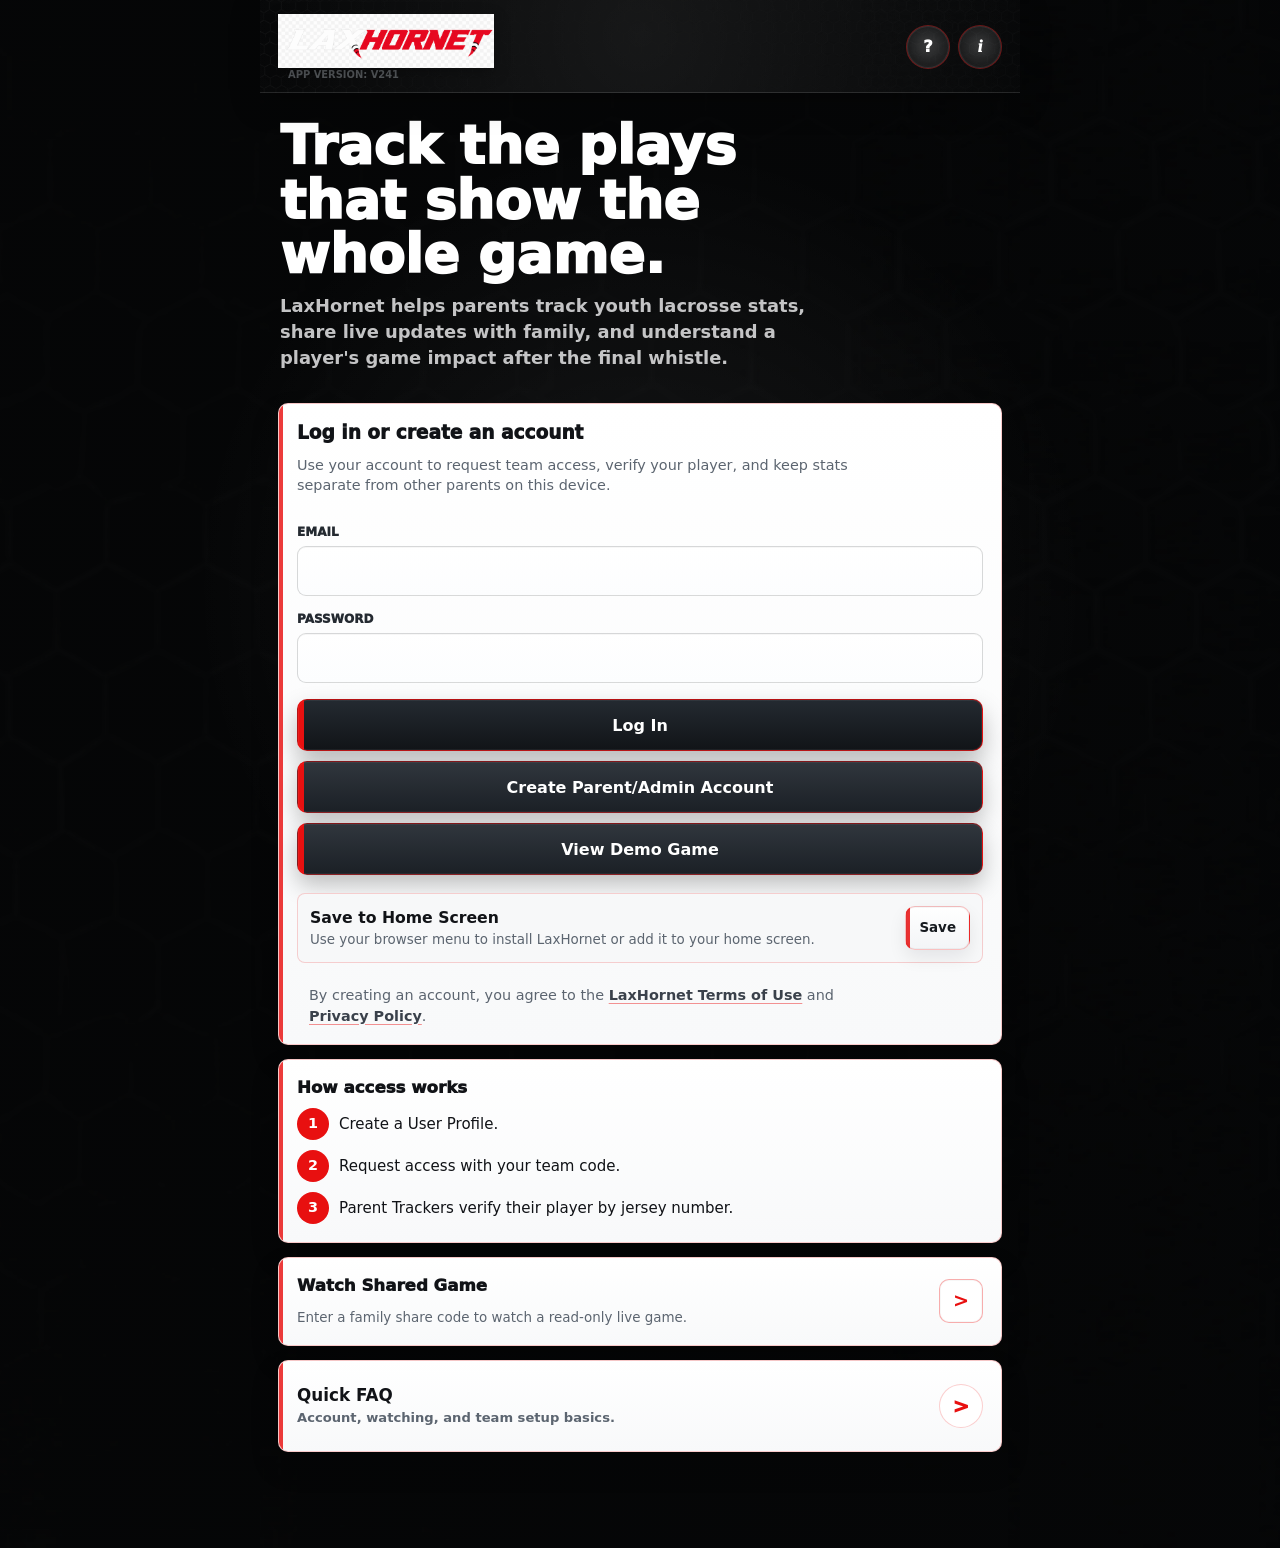
==== commit 888ecf2c: "Refresh homepage copy for current app" ====
--- a/app.html
+++ b/app.html
@@ -6,10 +6,10 @@
     <meta name="theme-color" content="#0b0c0e" />
     <meta name="description" content="LaxHornet youth lacrosse stat tracker" />
     <title>LaxHornet App</title>
-    <link rel="manifest" href="manifest.json?v=238" />
+    <link rel="manifest" href="manifest.json?v=241" />
     <link rel="icon" href="assets/LHicon.png?v=1" type="image/png" />
     <link rel="apple-touch-icon" href="assets/LHicon.png?v=1" />
-    <link rel="stylesheet" href="styles.css?v=238" />
+    <link rel="stylesheet" href="styles.css?v=241" />
   </head>
   <body>
     <noscript>
@@ -30,7 +30,7 @@
       </section>
     </noscript>
     <div id="app" class="app-shell lh-app-shell"></div>
-    <script src="assets/supabase.min.js?v=238" defer></script>
-    <script src="app.js?v=239" defer></script>
+    <script src="assets/supabase.min.js?v=241" defer></script>
+    <script src="app.js?v=241" defer></script>
   </body>
 </html>
--- a/styles.css
+++ b/styles.css
@@ -5289,6 +5289,16 @@
   padding-bottom: calc(130px + var(--safe-bottom));
 }
 
+.lh-season-review {
+  padding-bottom: calc(130px + var(--safe-bottom));
+}
+
+.lh-season-story-card p,
+.lh-season-encourage-card p,
+.lh-season-focus-card p {
+  line-height: 1.48;
+}
+
 .review-screen-stack .review-section {
   gap: 12px;
 }
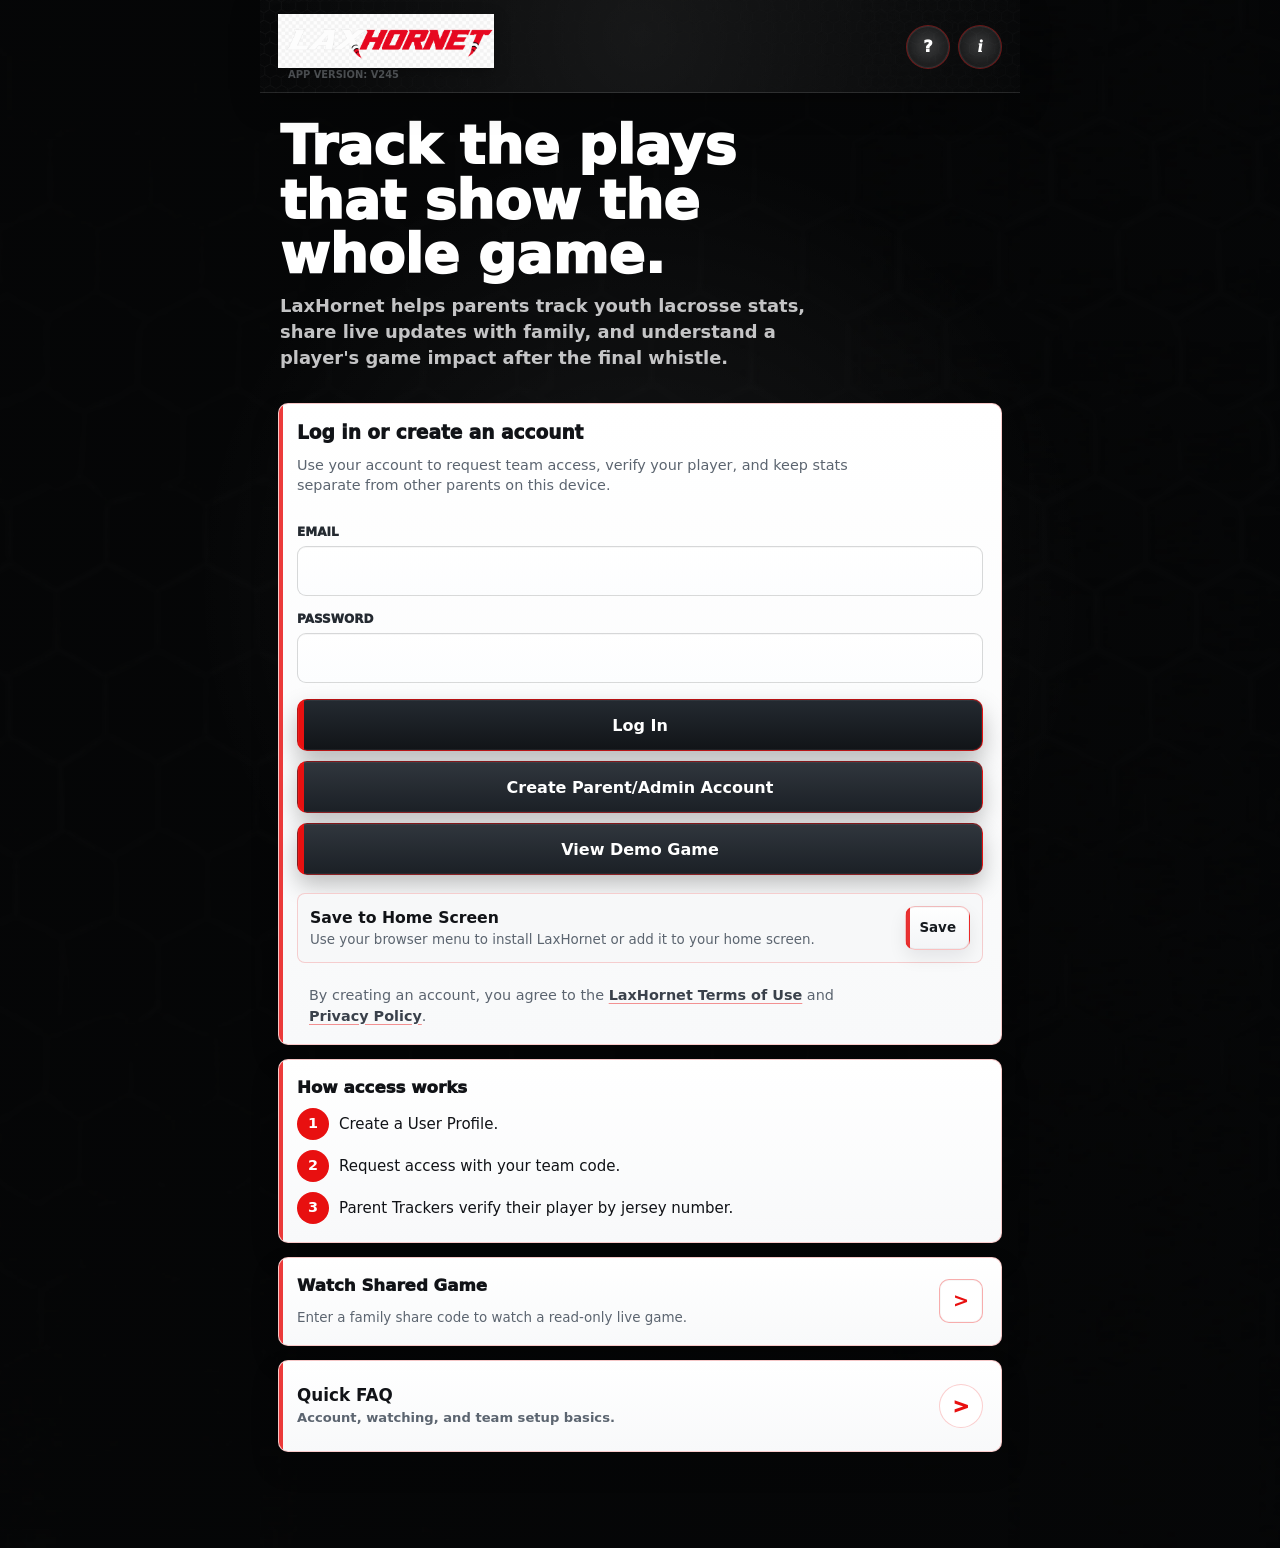
==== commit 5322b793: "Fix landing headline descender clipping" ====
--- a/app.html
+++ b/app.html
@@ -6,10 +6,10 @@
     <meta name="theme-color" content="#0b0c0e" />
     <meta name="description" content="LaxHornet youth lacrosse stat tracker" />
     <title>LaxHornet App</title>
-    <link rel="manifest" href="manifest.json?v=241" />
+    <link rel="manifest" href="manifest.json?v=245" />
     <link rel="icon" href="assets/LHicon.png?v=1" type="image/png" />
     <link rel="apple-touch-icon" href="assets/LHicon.png?v=1" />
-    <link rel="stylesheet" href="styles.css?v=241" />
+    <link rel="stylesheet" href="styles.css?v=245" />
   </head>
   <body>
     <noscript>
@@ -30,7 +30,7 @@
       </section>
     </noscript>
     <div id="app" class="app-shell lh-app-shell"></div>
-    <script src="assets/supabase.min.js?v=241" defer></script>
-    <script src="app.js?v=241" defer></script>
+    <script src="assets/supabase.min.js?v=245" defer></script>
+    <script src="app.js?v=245" defer></script>
   </body>
 </html>
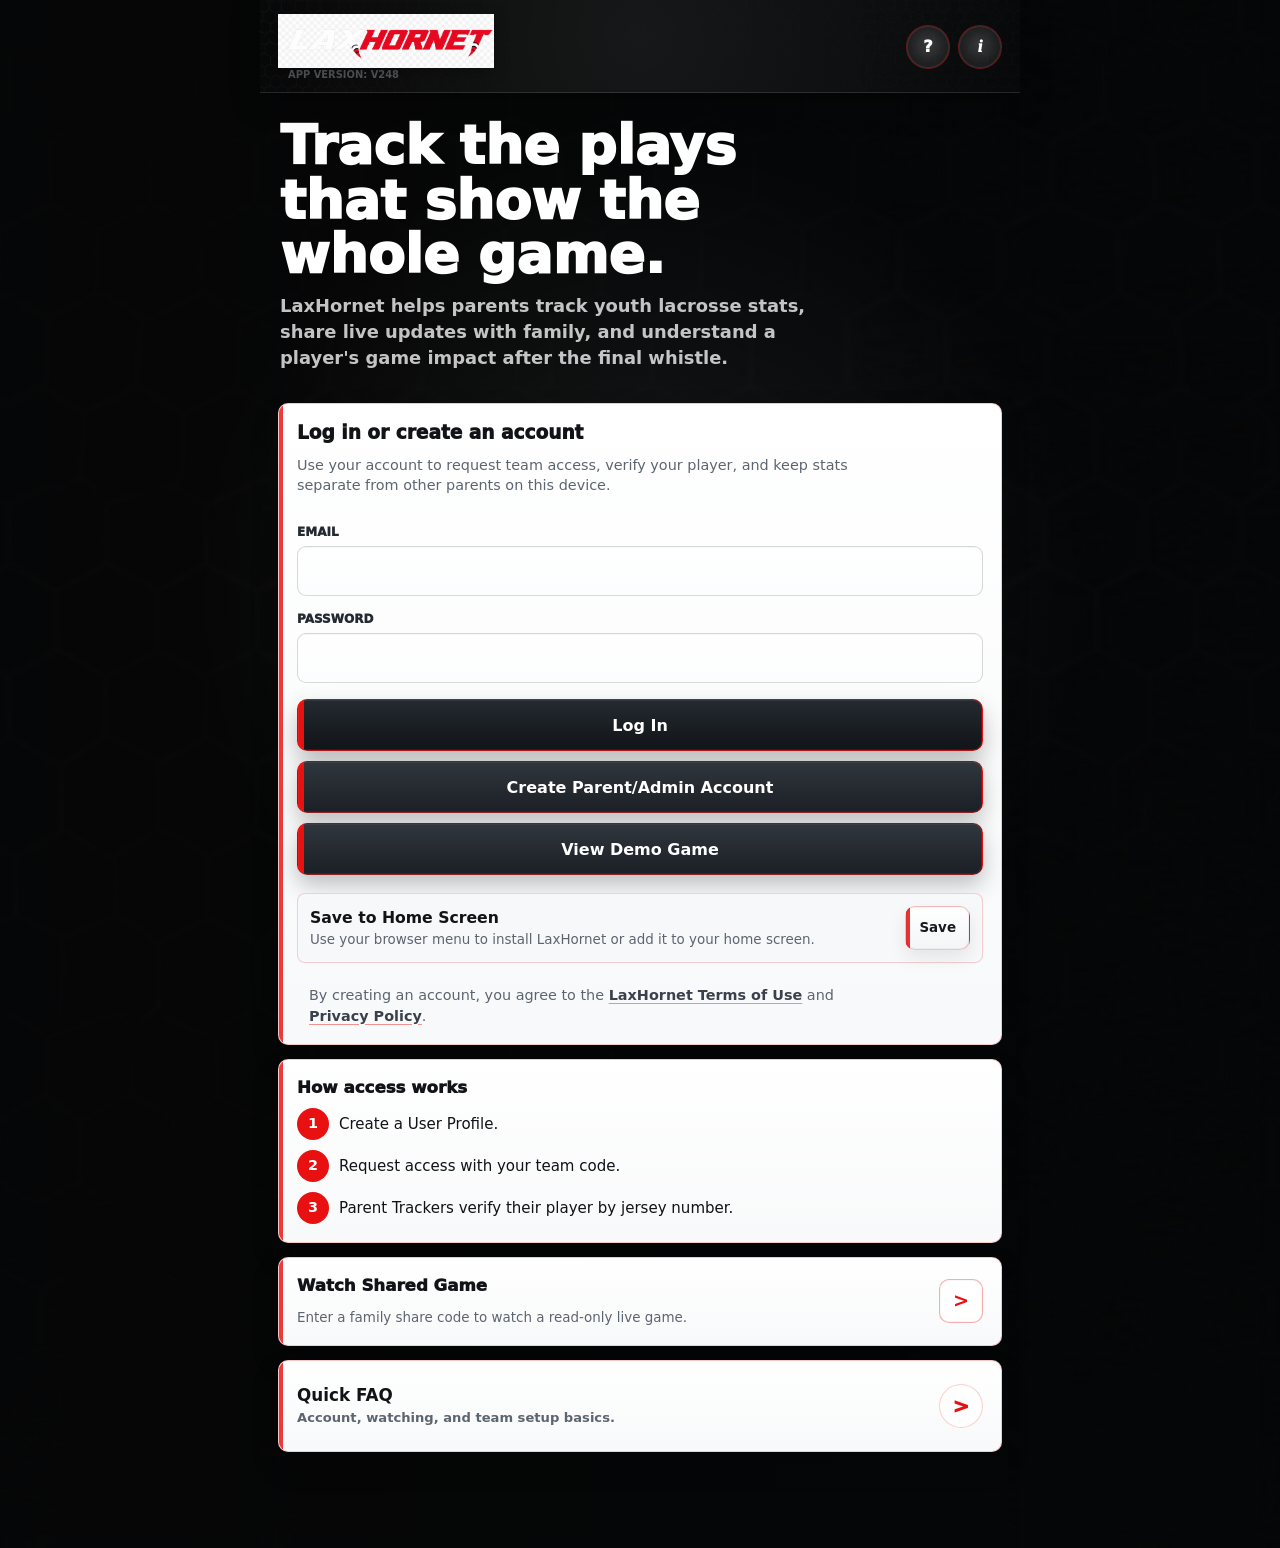
==== commit 35c19b54: "Move home status card to bottom" ====
--- a/app.html
+++ b/app.html
@@ -6,10 +6,10 @@
     <meta name="theme-color" content="#0b0c0e" />
     <meta name="description" content="LaxHornet youth lacrosse stat tracker" />
     <title>LaxHornet App</title>
-    <link rel="manifest" href="manifest.json?v=245" />
+    <link rel="manifest" href="manifest.json?v=248" />
     <link rel="icon" href="assets/LHicon.png?v=1" type="image/png" />
     <link rel="apple-touch-icon" href="assets/LHicon.png?v=1" />
-    <link rel="stylesheet" href="styles.css?v=245" />
+    <link rel="stylesheet" href="styles.css?v=248" />
   </head>
   <body>
     <noscript>
@@ -30,7 +30,7 @@
       </section>
     </noscript>
     <div id="app" class="app-shell lh-app-shell"></div>
-    <script src="assets/supabase.min.js?v=245" defer></script>
-    <script src="app.js?v=245" defer></script>
+    <script src="assets/supabase.min.js?v=248" defer></script>
+    <script src="app.js?v=248" defer></script>
   </body>
 </html>
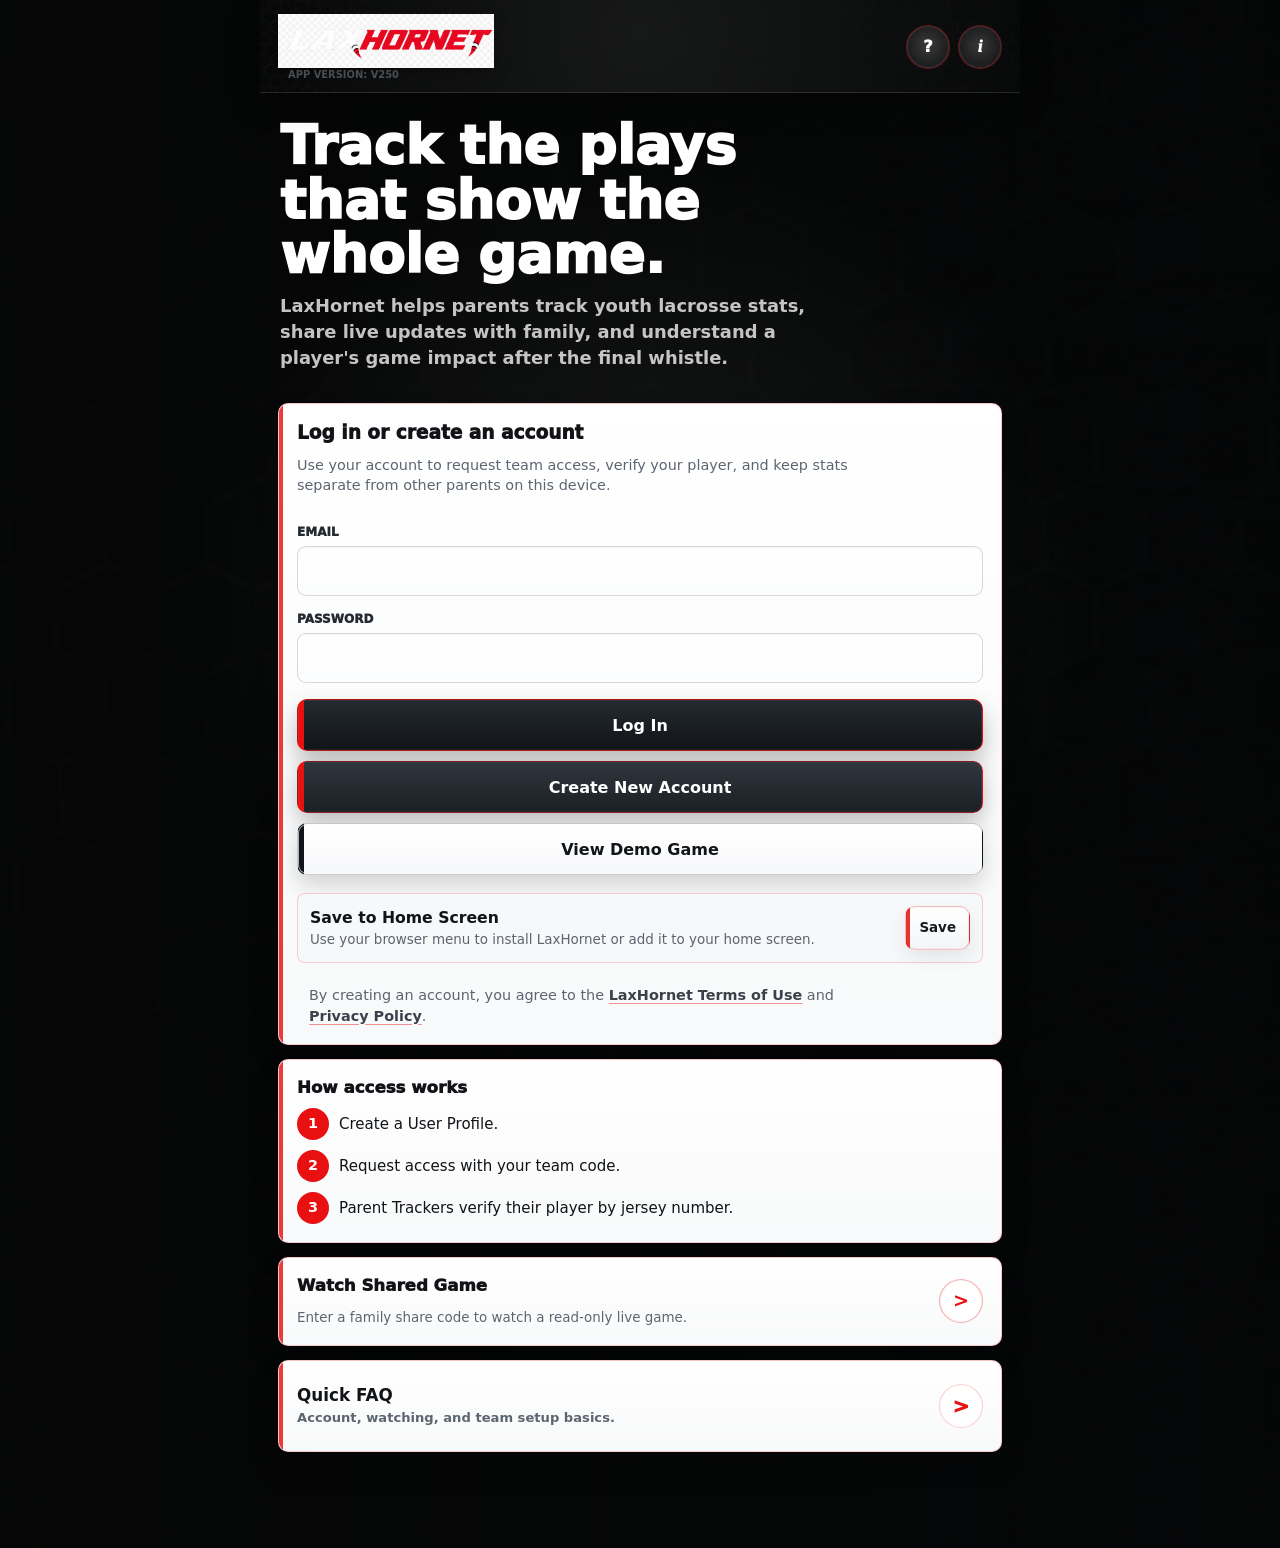
==== commit a51bec90: "Fix review impact breakdown formatting" ====
--- a/app.html
+++ b/app.html
@@ -6,10 +6,10 @@
     <meta name="theme-color" content="#0b0c0e" />
     <meta name="description" content="LaxHornet youth lacrosse stat tracker" />
     <title>LaxHornet App</title>
-    <link rel="manifest" href="manifest.json?v=248" />
+    <link rel="manifest" href="manifest.json?v=250" />
     <link rel="icon" href="assets/LHicon.png?v=1" type="image/png" />
     <link rel="apple-touch-icon" href="assets/LHicon.png?v=1" />
-    <link rel="stylesheet" href="styles.css?v=248" />
+    <link rel="stylesheet" href="styles.css?v=250" />
   </head>
   <body>
     <noscript>
@@ -30,7 +30,7 @@
       </section>
     </noscript>
     <div id="app" class="app-shell lh-app-shell"></div>
-    <script src="assets/supabase.min.js?v=248" defer></script>
-    <script src="app.js?v=248" defer></script>
+    <script src="assets/supabase.min.js?v=250" defer></script>
+    <script src="app.js?v=250" defer></script>
   </body>
 </html>
--- a/styles.css
+++ b/styles.css
@@ -3231,6 +3231,15 @@
   box-shadow: 0 10px 22px rgba(0, 0, 0, 0.24), inset 0 0 0 1px rgba(255, 255, 255, 0.05);
 }
 
+form.account-card .account-actions .btn.auth-demo-light {
+  border: 1px solid rgba(17, 19, 23, 0.22);
+  color: #111418;
+  background:
+    linear-gradient(90deg, #111418 0 6px, transparent 6px),
+    linear-gradient(180deg, #ffffff, #f7f8fa);
+  box-shadow: 0 10px 22px rgba(0, 0, 0, 0.16), inset 0 0 0 1px rgba(255, 255, 255, 0.68);
+}
+
 .admin-tools-card {
   border-color: rgba(232, 16, 16, 0.2);
 }
@@ -4264,6 +4273,10 @@
 .collapse-icon,
 .stat-button {
   border-radius: 10px;
+}
+
+.collapse-icon {
+  border-radius: 999px;
 }
 
 .btn {
@@ -5593,9 +5606,22 @@
   gap: 10px;
 }
 
+.lh-focus-actions.compact {
+  grid-template-columns: minmax(0, 1.35fr) minmax(0, 0.75fr);
+}
+
+.lh-focus-actions.followup {
+  grid-template-columns: repeat(2, minmax(0, 1fr));
+}
+
 .lh-focus-actions .btn {
   min-height: 48px;
   padding-inline: 10px;
+}
+
+.lh-active-focus-card p,
+.lh-focus-followup-card p {
+  line-height: 1.45;
 }
 
 .review-details-card {
@@ -5609,13 +5635,16 @@
   color: var(--text);
 }
 
+.review-details-card,
+.review-details-card * {
+  min-width: 0;
+}
+
 .review-details-card > summary {
   display: grid;
   grid-template-columns: minmax(0, 1fr) 38px;
-  grid-template-areas:
-    "title arrow"
-    "helper arrow";
-  gap: 3px 12px;
+  grid-template-areas: "copy arrow";
+  gap: 12px;
   align-items: center;
   min-height: 58px;
   padding: 13px 14px;
@@ -5627,22 +5656,34 @@
   display: none;
 }
 
+.review-details-summary-copy {
+  display: grid;
+  grid-area: copy;
+  gap: 3px;
+  min-width: 0;
+}
+
 .review-details-card > summary span,
 .review-details-card > summary small {
   display: block;
   min-width: 0;
-}
-
-.review-details-card > summary span {
-  grid-area: title;
+  max-width: 100%;
+  overflow-wrap: anywhere;
+  word-break: normal;
+}
+
+.review-details-card > summary .review-details-summary-copy {
+  display: grid;
+}
+
+.review-details-card > summary .review-details-summary-copy > span {
   color: var(--text);
   font-size: 1rem;
   font-weight: 950;
   line-height: 1.15;
 }
 
-.review-details-card > summary small {
-  grid-area: helper;
+.review-details-card > summary .review-details-summary-copy > small {
   margin-top: 3px;
   color: var(--muted);
   font-size: 0.82rem;
@@ -5656,6 +5697,10 @@
   padding: 0 14px 14px;
 }
 
+.review-details-stack > * {
+  max-width: 100%;
+}
+
 .impact-card-embedded {
   display: grid;
   gap: 12px;
@@ -5669,6 +5714,27 @@
   background: #ffffff;
 }
 
+.stat-table-scroll {
+  width: 100%;
+  max-width: 100%;
+  overflow-x: auto;
+  -webkit-overflow-scrolling: touch;
+}
+
+.review-details-card .stat-table {
+  min-width: 0;
+}
+
+.review-details-card .stat-table th,
+.review-details-card .stat-table td,
+.review-details-card .impact-takeaway,
+.review-details-card .archetype-story p,
+.review-details-card .archetype-focus strong,
+.review-details-card .archetype-reasons span,
+.review-details-card .review-explainer-card p {
+  overflow-wrap: anywhere;
+}
+
 .review-explainer-card {
   box-shadow: none;
 }
@@ -5711,4 +5777,49 @@
   .why-play-item div {
     display: grid;
   }
-}
+
+  .review-details-card > summary {
+    grid-template-columns: minmax(0, 1fr) 44px;
+    padding: 12px;
+  }
+
+  .review-details-card > summary::after {
+    width: 36px;
+    height: 36px;
+  }
+
+  .review-details-stack {
+    padding: 0 12px 12px;
+  }
+
+  .review-details-card .impact-breakdown-grid {
+    grid-template-columns: 1fr;
+  }
+
+  .review-details-card .impact-breakdown-row {
+    display: grid;
+    grid-template-columns: minmax(0, 1fr) auto;
+    gap: 2px 10px;
+    align-items: center;
+  }
+
+  .review-details-card .impact-breakdown-row span,
+  .review-details-card .impact-breakdown-row small {
+    grid-column: 1;
+  }
+
+  .review-details-card .impact-breakdown-row strong {
+    grid-column: 2;
+    grid-row: 1 / span 2;
+    margin-top: 0;
+    text-align: right;
+  }
+
+  .review-details-card .archetype-bar {
+    grid-template-columns: minmax(0, 1fr) 34px;
+  }
+
+  .review-details-card .archetype-bar span {
+    grid-column: 1 / -1;
+  }
+}
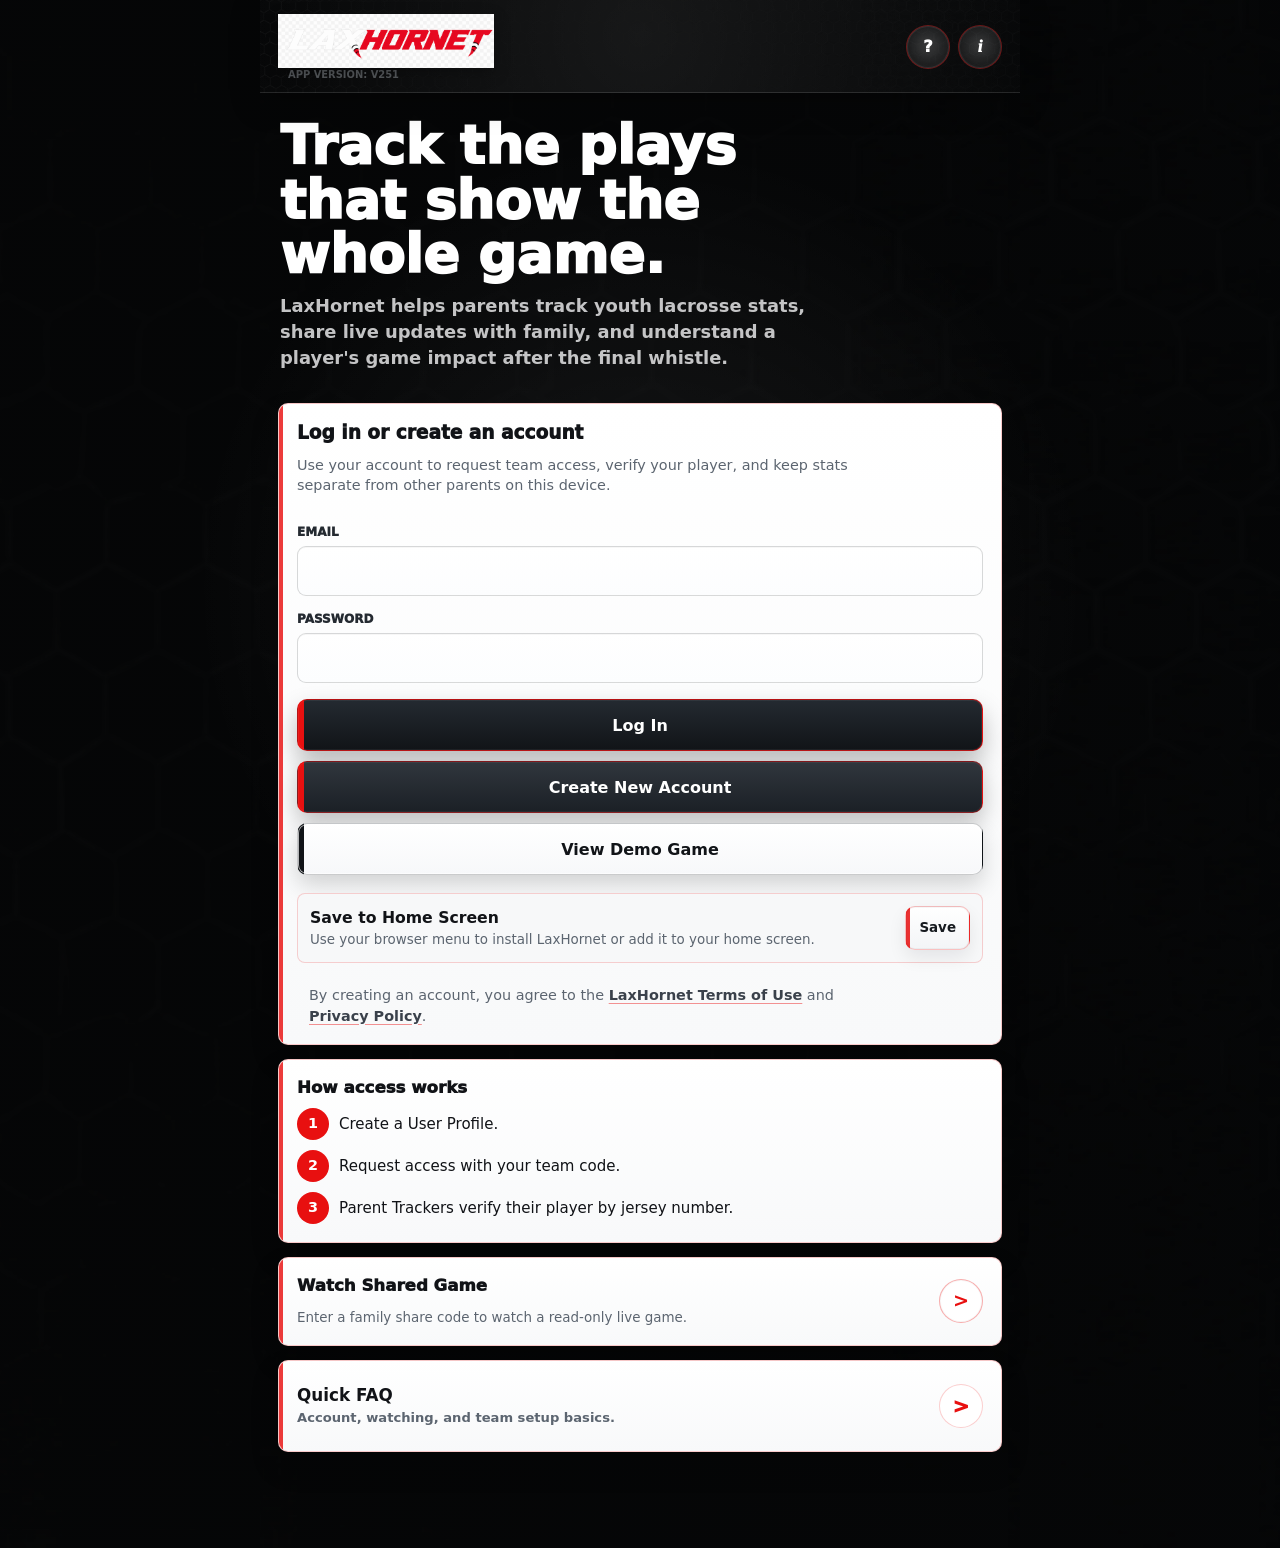
==== commit c739dee4: "Add padding to review impact breakdown" ====
--- a/app.html
+++ b/app.html
@@ -6,10 +6,10 @@
     <meta name="theme-color" content="#0b0c0e" />
     <meta name="description" content="LaxHornet youth lacrosse stat tracker" />
     <title>LaxHornet App</title>
-    <link rel="manifest" href="manifest.json?v=250" />
+    <link rel="manifest" href="manifest.json?v=251" />
     <link rel="icon" href="assets/LHicon.png?v=1" type="image/png" />
     <link rel="apple-touch-icon" href="assets/LHicon.png?v=1" />
-    <link rel="stylesheet" href="styles.css?v=250" />
+    <link rel="stylesheet" href="styles.css?v=251" />
   </head>
   <body>
     <noscript>
@@ -30,7 +30,7 @@
       </section>
     </noscript>
     <div id="app" class="app-shell lh-app-shell"></div>
-    <script src="assets/supabase.min.js?v=250" defer></script>
-    <script src="app.js?v=250" defer></script>
+    <script src="assets/supabase.min.js?v=251" defer></script>
+    <script src="app.js?v=251" defer></script>
   </body>
 </html>
--- a/styles.css
+++ b/styles.css
@@ -5704,7 +5704,26 @@
 .impact-card-embedded {
   display: grid;
   gap: 12px;
-  padding-top: 4px;
+  padding: 12px;
+  border: 1px solid rgba(17, 19, 23, 0.1);
+  border-radius: 10px;
+  background: #ffffff;
+  box-shadow: none;
+}
+
+.review-details-card .impact-card-embedded > .muted.small {
+  margin: 0;
+  padding-inline: 2px;
+  color: #5d6672;
+  line-height: 1.45;
+}
+
+.review-details-card .impact-card-embedded .section-head {
+  margin: 0;
+}
+
+.review-details-card .impact-card-embedded .impact-takeaway {
+  padding: 12px 13px;
 }
 
 .table-card-embedded {
@@ -5792,6 +5811,10 @@
     padding: 0 12px 12px;
   }
 
+  .impact-card-embedded {
+    padding: 12px;
+  }
+
   .review-details-card .impact-breakdown-grid {
     grid-template-columns: 1fr;
   }
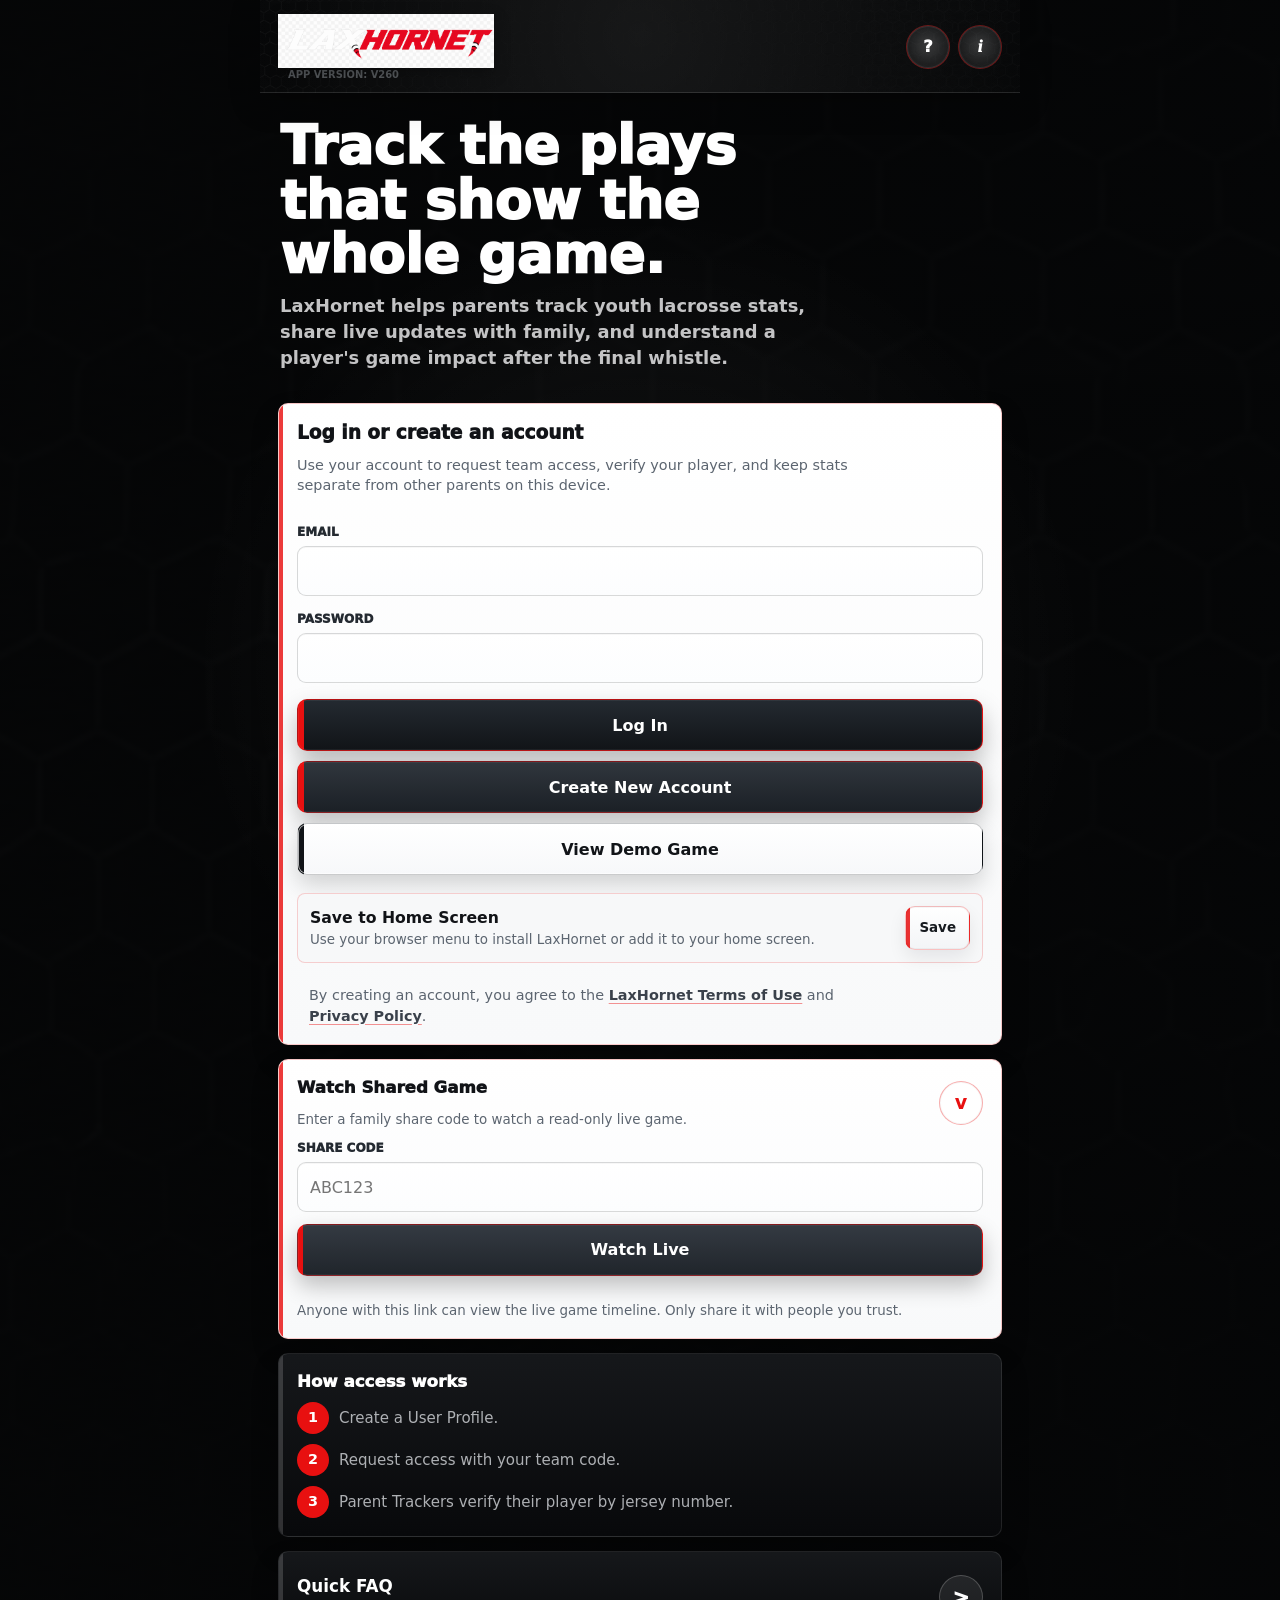
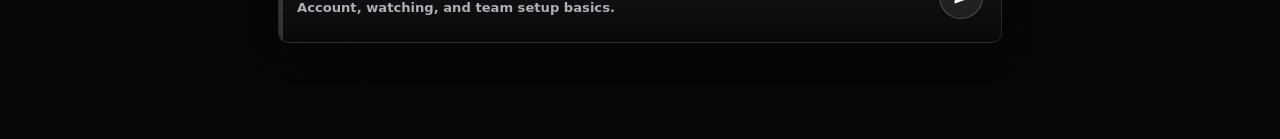
==== commit 257d3274: "Fix app update banner refresh loop" ====
--- a/app.html
+++ b/app.html
@@ -6,10 +6,10 @@
     <meta name="theme-color" content="#0b0c0e" />
     <meta name="description" content="LaxHornet youth lacrosse stat tracker" />
     <title>LaxHornet App</title>
-    <link rel="manifest" href="manifest.json?v=251" />
+    <link rel="manifest" href="manifest.json?v=253" />
     <link rel="icon" href="assets/LHicon.png?v=1" type="image/png" />
     <link rel="apple-touch-icon" href="assets/LHicon.png?v=1" />
-    <link rel="stylesheet" href="styles.css?v=251" />
+    <link rel="stylesheet" href="styles.css?v=260" />
   </head>
   <body>
     <noscript>
@@ -30,7 +30,7 @@
       </section>
     </noscript>
     <div id="app" class="app-shell lh-app-shell"></div>
-    <script src="assets/supabase.min.js?v=251" defer></script>
-    <script src="app.js?v=251" defer></script>
+    <script src="assets/supabase.min.js?v=253" defer></script>
+    <script src="app.js?v=260" defer></script>
   </body>
 </html>
--- a/styles.css
+++ b/styles.css
@@ -348,6 +348,46 @@
   border-color: rgba(232, 16, 16, 0.24);
 }
 
+.subtle-welcome-card {
+  border-color: rgba(255, 255, 255, 0.1);
+  color: #f6f7f8;
+  background:
+    linear-gradient(180deg, rgba(22, 24, 27, 0.98), rgba(8, 9, 11, 0.98));
+  box-shadow: 0 12px 28px rgba(0, 0, 0, 0.26), inset 0 1px 0 rgba(255, 255, 255, 0.05);
+}
+
+.subtle-welcome-card::before {
+  background: rgba(255, 255, 255, 0.16);
+  opacity: 1;
+}
+
+.subtle-welcome-card h3,
+.subtle-welcome-card .faq-card-summary strong {
+  color: #ffffff;
+}
+
+.subtle-welcome-card .welcome-step-list div,
+.subtle-welcome-card .faq-card-body details summary {
+  color: rgba(255, 255, 255, 0.92);
+}
+
+.subtle-welcome-card .welcome-step-list span,
+.subtle-welcome-card .faq-card-summary small,
+.subtle-welcome-card .muted,
+.subtle-welcome-card .muted.small {
+  color: rgba(235, 238, 242, 0.72);
+}
+
+.subtle-welcome-card .faq-card-body details {
+  border-top-color: rgba(255, 255, 255, 0.12);
+}
+
+.subtle-welcome-card.welcome-faq-card > summary::after {
+  border-color: rgba(255, 255, 255, 0.2);
+  color: #ffffff;
+  background: rgba(255, 255, 255, 0.08);
+}
+
 .welcome-step-list {
   display: grid;
   gap: 10px;
@@ -2405,6 +2445,48 @@
   color: #ffffff;
   background: var(--lh-honeycomb-card);
   box-shadow: inset 0 -2px 0 var(--hornet-red);
+}
+
+.lh-score-control {
+  display: grid;
+  grid-template-columns: 1fr;
+  gap: 8px;
+  margin: 0 0 12px;
+  padding: 10px;
+  border: 1px solid rgba(255, 255, 255, 0.12);
+  border-radius: var(--radius);
+  background: rgba(255, 255, 255, 0.055);
+}
+
+.lh-score-chip {
+  display: flex;
+  align-items: center;
+  justify-content: space-between;
+  gap: 10px;
+  color: #ffffff;
+}
+
+.lh-score-chip span {
+  color: #b8bec5;
+  font-size: 0.68rem;
+  font-weight: 900;
+  letter-spacing: 0.04em;
+  text-transform: uppercase;
+}
+
+.lh-score-chip strong {
+  font-size: 1.08rem;
+  line-height: 1.1;
+}
+
+.lh-score-actions {
+  display: grid;
+  grid-template-columns: repeat(3, minmax(0, 1fr));
+  gap: 7px;
+}
+
+.lh-score-actions .mini-btn {
+  min-height: 48px;
 }
 
 .live-summary {
@@ -5268,12 +5350,11 @@
 }
 
 .lh-family-recap-card {
-  margin-top: 14px;
-  border-left: 4px solid var(--brand-red);
-  background:
-    linear-gradient(180deg, rgba(255, 255, 255, 0.98), rgba(244, 246, 248, 0.98));
-}
-
+  border-left: 4px solid rgba(232, 16, 16, 0.72);
+  background: linear-gradient(180deg, rgba(255, 255, 255, 0.99), rgba(246, 247, 248, 0.99));
+}
+
+.lh-family-recap-preview,
 .lh-family-recap-text {
   margin-top: 10px;
   padding: 13px 14px;
@@ -5287,6 +5368,11 @@
   line-height: 1.48;
 }
 
+.lh-family-recap-preview {
+  color: #18202a;
+  font-weight: 780;
+}
+
 .lh-family-recap-actions {
   display: grid;
   grid-template-columns: repeat(2, minmax(0, 1fr));
@@ -5298,8 +5384,22 @@
   min-height: 48px;
 }
 
+.lh-family-recap-expand {
+  margin-top: 10px;
+}
+
+.lh-family-recap-expand summary {
+  display: inline-flex;
+  min-height: 42px;
+  align-items: center;
+  color: var(--brand-red);
+  cursor: pointer;
+  font-size: 0.86rem;
+  font-weight: 950;
+}
+
 .review-screen-stack {
-  padding-bottom: calc(130px + var(--safe-bottom));
+  padding-bottom: calc(140px + var(--safe-bottom));
 }
 
 .lh-season-review {
@@ -5349,12 +5449,109 @@
   line-height: 1.3;
 }
 
+.lh-review-page {
+  padding-bottom: calc(140px + var(--safe-bottom));
+}
+
+.lh-review-page .card,
+.lh-review-page .review-details-card {
+  border-color: rgba(17, 19, 23, 0.11);
+}
+
+.lh-review-page .development-card,
+.lh-review-page .lh-family-recap-card,
+.lh-review-page .lh-why-card,
+.lh-review-page .review-details-card {
+  border-left-color: rgba(232, 16, 16, 0.74);
+}
+
+.lh-game-story-card {
+  display: grid;
+  gap: 10px;
+}
+
+.lh-game-story-card > strong {
+  color: var(--text);
+  font-size: 1.02rem;
+  line-height: 1.2;
+}
+
+.lh-game-story-card > p {
+  margin: 0;
+  color: #20262e;
+  font-size: 0.92rem;
+  font-weight: 650;
+  line-height: 1.48;
+}
+
+.context-highlight-list {
+  display: grid;
+  gap: 8px;
+  margin-top: 2px;
+}
+
+.context-highlight {
+  padding: 10px 11px;
+  border: 1px solid var(--lh-line-light);
+  border-radius: 10px;
+  background: #ffffff;
+}
+
+.context-highlight span {
+  display: block;
+  margin-bottom: 3px;
+  color: var(--brand-red);
+  font-size: 0.68rem;
+  font-weight: 950;
+  letter-spacing: 0.02em;
+  text-transform: uppercase;
+}
+
+.context-highlight p {
+  margin: 0;
+  color: #2d3540;
+  font-size: 0.84rem;
+  font-weight: 680;
+  line-height: 1.38;
+}
+
 .review-snapshot-section .compact-head {
   margin-top: 2px;
 }
 
 .review-snapshot-grid {
   gap: 8px;
+}
+
+.lh-context-card {
+  display: grid;
+  gap: 8px;
+  margin-top: 10px;
+  padding: 12px;
+  border: 1px solid rgba(255, 255, 255, 0.1);
+  border-left: 4px solid var(--hornet-red);
+  border-radius: var(--radius);
+  background: rgba(255, 255, 255, 0.94);
+  color: var(--text);
+}
+
+.lh-context-card > strong {
+  font-size: 0.9rem;
+}
+
+.lh-game-context-row {
+  display: flex;
+  justify-content: space-between;
+  gap: 10px;
+  margin: 4px 0 0;
+  color: var(--muted);
+  font-size: 0.8rem;
+  line-height: 1.35;
+}
+
+.lh-game-context-row b {
+  color: var(--text);
+  text-align: right;
 }
 
 .snapshot-card {
@@ -5405,6 +5602,99 @@
 
 .lh-development-takeaway .takeaway-stack p {
   color: #18202a;
+}
+
+.lh-review-action-section {
+  margin-top: -2px;
+}
+
+.lh-review-action-row {
+  display: grid;
+  grid-template-columns: minmax(0, 1.2fr) minmax(0, 1fr);
+  gap: 10px;
+}
+
+.lh-review-action-row .btn {
+  min-height: 50px;
+  padding-inline: 10px;
+}
+
+.lh-review-action-row .btn:first-child {
+  grid-column: 1 / -1;
+}
+
+.lh-review-action-row .btn.ghost {
+  border-color: rgba(17, 19, 23, 0.18);
+  color: #14191f;
+  background: rgba(255, 255, 255, 0.94);
+  box-shadow: inset 4px 0 0 rgba(17, 19, 23, 0.76);
+}
+
+.lh-customize-focus-card {
+  margin-top: -2px;
+  background: linear-gradient(180deg, rgba(255, 255, 255, 0.985), rgba(247, 248, 249, 0.985));
+}
+
+.lh-customize-focus-card > summary {
+  display: grid;
+  grid-template-columns: minmax(0, 1fr) 36px;
+  grid-template-areas:
+    "title arrow"
+    "helper arrow";
+  gap: 10px;
+  align-items: center;
+  cursor: pointer;
+  list-style: none;
+}
+
+.lh-customize-focus-card > summary::-webkit-details-marker {
+  display: none;
+}
+
+.lh-customize-focus-card > summary::after {
+  content: ">";
+  display: inline-grid;
+  grid-area: arrow;
+  justify-self: end;
+  width: 34px;
+  height: 34px;
+  place-items: center;
+  border: 1px solid rgba(232, 16, 16, 0.22);
+  border-radius: 999px;
+  color: var(--brand-red);
+  font-weight: 950;
+  transform: rotate(0deg);
+}
+
+.lh-customize-focus-card[open] > summary::after {
+  transform: rotate(90deg);
+}
+
+.lh-customize-focus-card > summary span,
+.lh-customize-focus-card > summary small {
+  display: block;
+}
+
+.lh-customize-focus-card > summary span {
+  grid-area: title;
+  color: var(--text);
+  font-size: 0.98rem;
+  font-weight: 950;
+  line-height: 1.18;
+}
+
+.lh-customize-focus-card > summary small {
+  grid-area: helper;
+  color: var(--muted);
+  font-size: 0.8rem;
+  font-weight: 650;
+  line-height: 1.34;
+}
+
+.lh-customize-focus-body {
+  display: grid;
+  gap: 10px;
+  padding-top: 12px;
 }
 
 .lh-encourage-card p {
@@ -5578,6 +5868,43 @@
   line-height: 1.35;
 }
 
+.lh-more-questions {
+  margin-top: 10px;
+}
+
+.lh-more-questions summary {
+  display: inline-flex;
+  min-height: 42px;
+  align-items: center;
+  color: var(--brand-red);
+  cursor: pointer;
+  font-size: 0.86rem;
+  font-weight: 950;
+}
+
+.conversation-list.compact {
+  margin-top: 2px;
+}
+
+.welcome-info-card.subtle-welcome-card,
+.welcome-faq-card.subtle-welcome-card {
+  border-color: rgba(255, 255, 255, 0.1);
+  color: #f6f7f8;
+  background:
+    linear-gradient(180deg, rgba(22, 24, 27, 0.98), rgba(8, 9, 11, 0.98));
+}
+
+.welcome-info-card.subtle-welcome-card::before,
+.welcome-faq-card.subtle-welcome-card::before {
+  background: rgba(255, 255, 255, 0.16);
+  opacity: 1;
+}
+
+.welcome-info-card.subtle-welcome-card h3,
+.welcome-faq-card.subtle-welcome-card .faq-card-summary strong {
+  color: #ffffff;
+}
+
 .focus-preview {
   display: grid;
   gap: 4px;
@@ -5597,6 +5924,70 @@
 .focus-preview strong {
   color: var(--text);
   font-size: 0.92rem;
+  line-height: 1.35;
+}
+
+.lh-focus-recommendation {
+  display: grid;
+  gap: 6px;
+  margin-top: 10px;
+  padding: 11px 12px;
+  border: 1px solid rgba(17, 19, 23, 0.1);
+  border-left: 4px solid var(--brand-red);
+  border-radius: 10px;
+  background: #ffffff;
+}
+
+.lh-focus-recommendation.compact {
+  margin-top: 0;
+}
+
+.lh-focus-recommendation span,
+.lh-focus-recommendation small {
+  color: var(--muted);
+  font-size: 0.68rem;
+  font-weight: 900;
+  line-height: 1.3;
+  text-transform: uppercase;
+}
+
+.lh-focus-recommendation strong {
+  color: var(--text);
+  font-size: 0.95rem;
+  line-height: 1.25;
+}
+
+.lh-focus-recommendation p {
+  margin: 0;
+  color: #27303a;
+  font-size: 0.86rem;
+  font-weight: 650;
+  line-height: 1.42;
+}
+
+.inline-next-focus-editor {
+  display: grid;
+  gap: 10px;
+  margin-top: 2px;
+  padding: 12px;
+  border: 1px solid rgba(17, 19, 23, 0.1);
+  border-radius: 10px;
+  background: #ffffff;
+}
+
+.inline-next-focus-editor .field {
+  gap: 5px;
+}
+
+.focus-change-note {
+  margin: 0;
+  padding: 9px 10px;
+  border-left: 3px solid var(--brand-red);
+  border-radius: 8px;
+  background: rgba(17, 19, 23, 0.045);
+  color: #4f5965;
+  font-size: 0.82rem;
+  font-weight: 750;
   line-height: 1.35;
 }
 
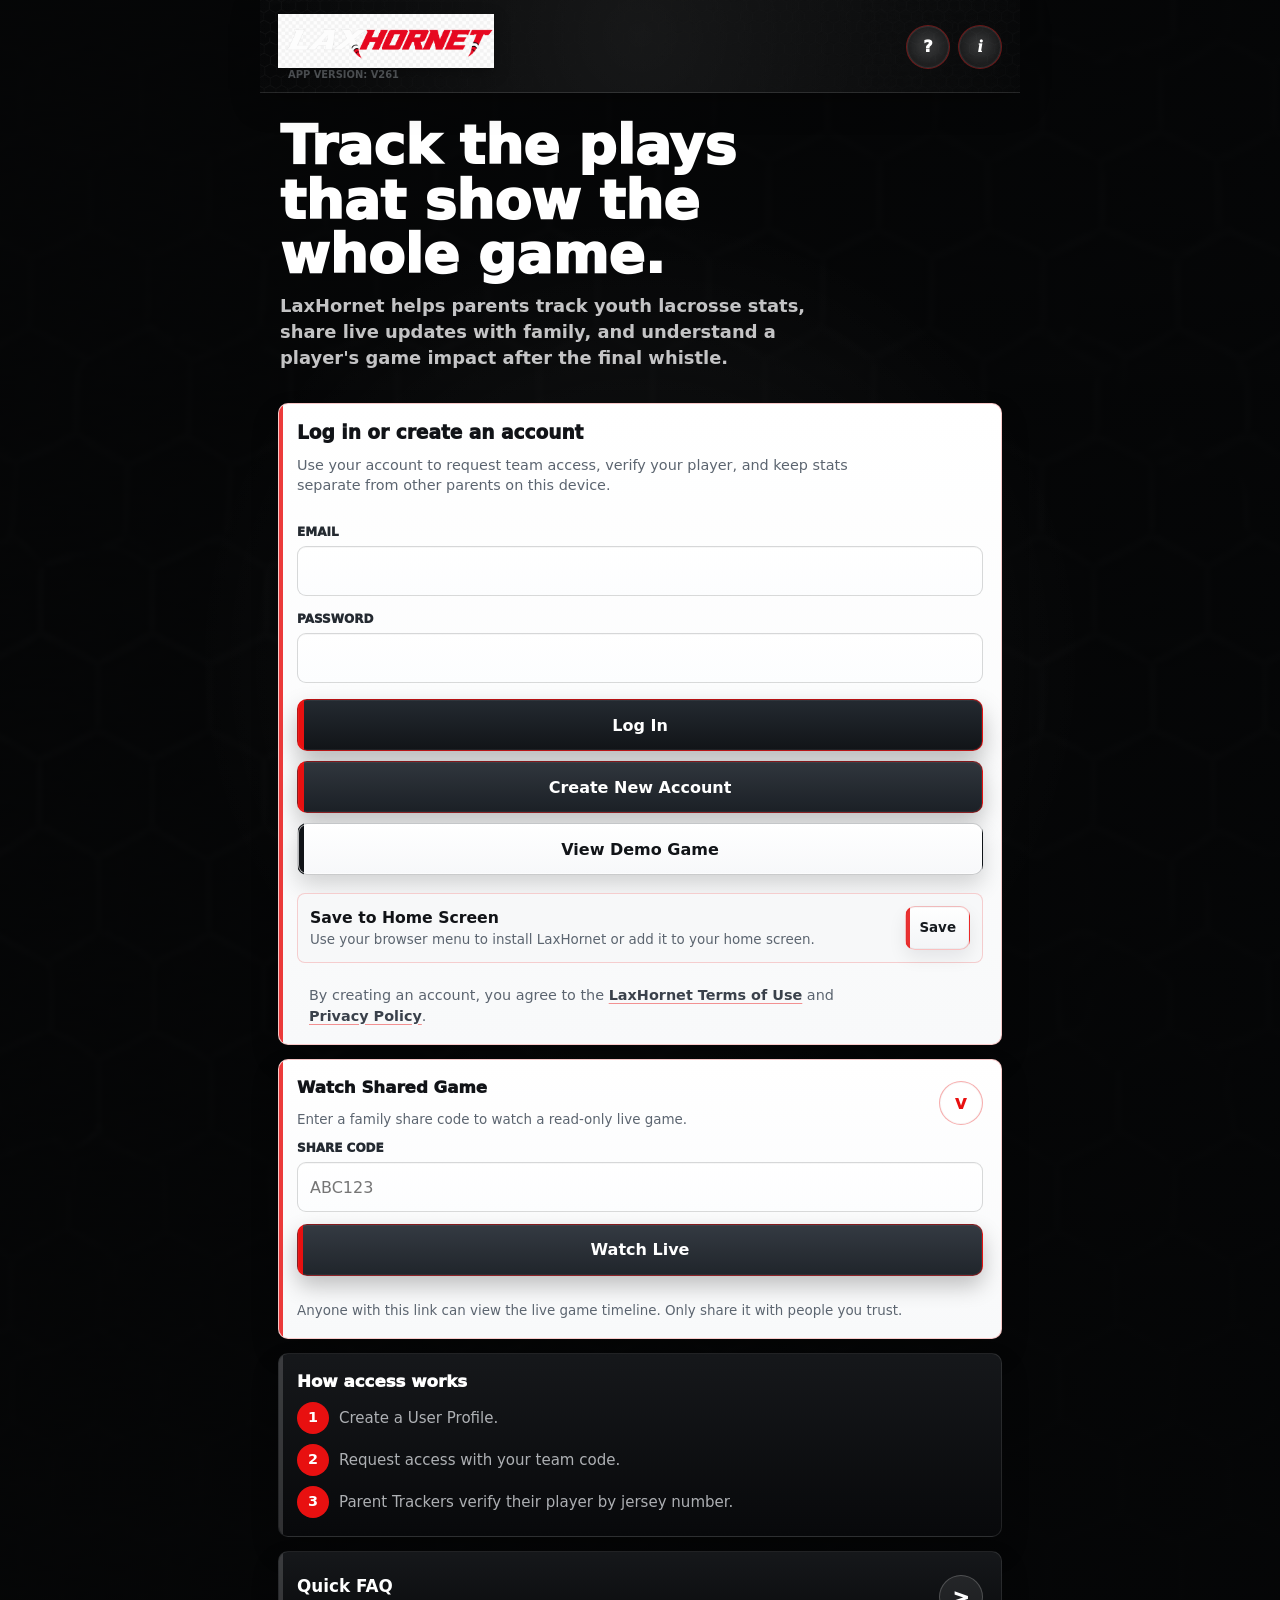
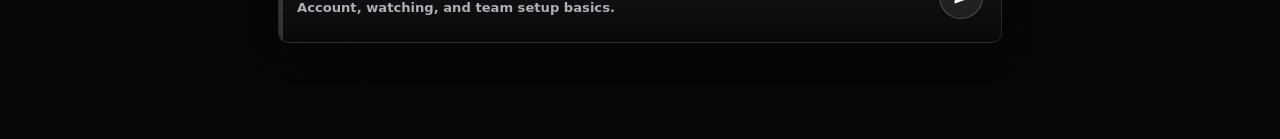
==== commit bc87f15c: "Move play explanations into impact breakdown" ====
--- a/app.html
+++ b/app.html
@@ -9,7 +9,7 @@
     <link rel="manifest" href="manifest.json?v=253" />
     <link rel="icon" href="assets/LHicon.png?v=1" type="image/png" />
     <link rel="apple-touch-icon" href="assets/LHicon.png?v=1" />
-    <link rel="stylesheet" href="styles.css?v=260" />
+    <link rel="stylesheet" href="styles.css?v=261" />
   </head>
   <body>
     <noscript>
@@ -31,6 +31,6 @@
     </noscript>
     <div id="app" class="app-shell lh-app-shell"></div>
     <script src="assets/supabase.min.js?v=253" defer></script>
-    <script src="app.js?v=260" defer></script>
+    <script src="app.js?v=261" defer></script>
   </body>
 </html>
--- a/styles.css
+++ b/styles.css
@@ -6092,6 +6092,17 @@
   max-width: 100%;
 }
 
+.review-details-card .review-embedded-why-card {
+  border: 1px solid rgba(17, 19, 23, 0.1);
+  border-left: 0;
+  background: #ffffff;
+  box-shadow: none;
+}
+
+.review-details-card .review-embedded-why-card > summary {
+  padding: 0;
+}
+
 .impact-card-embedded {
   display: grid;
   gap: 12px;
